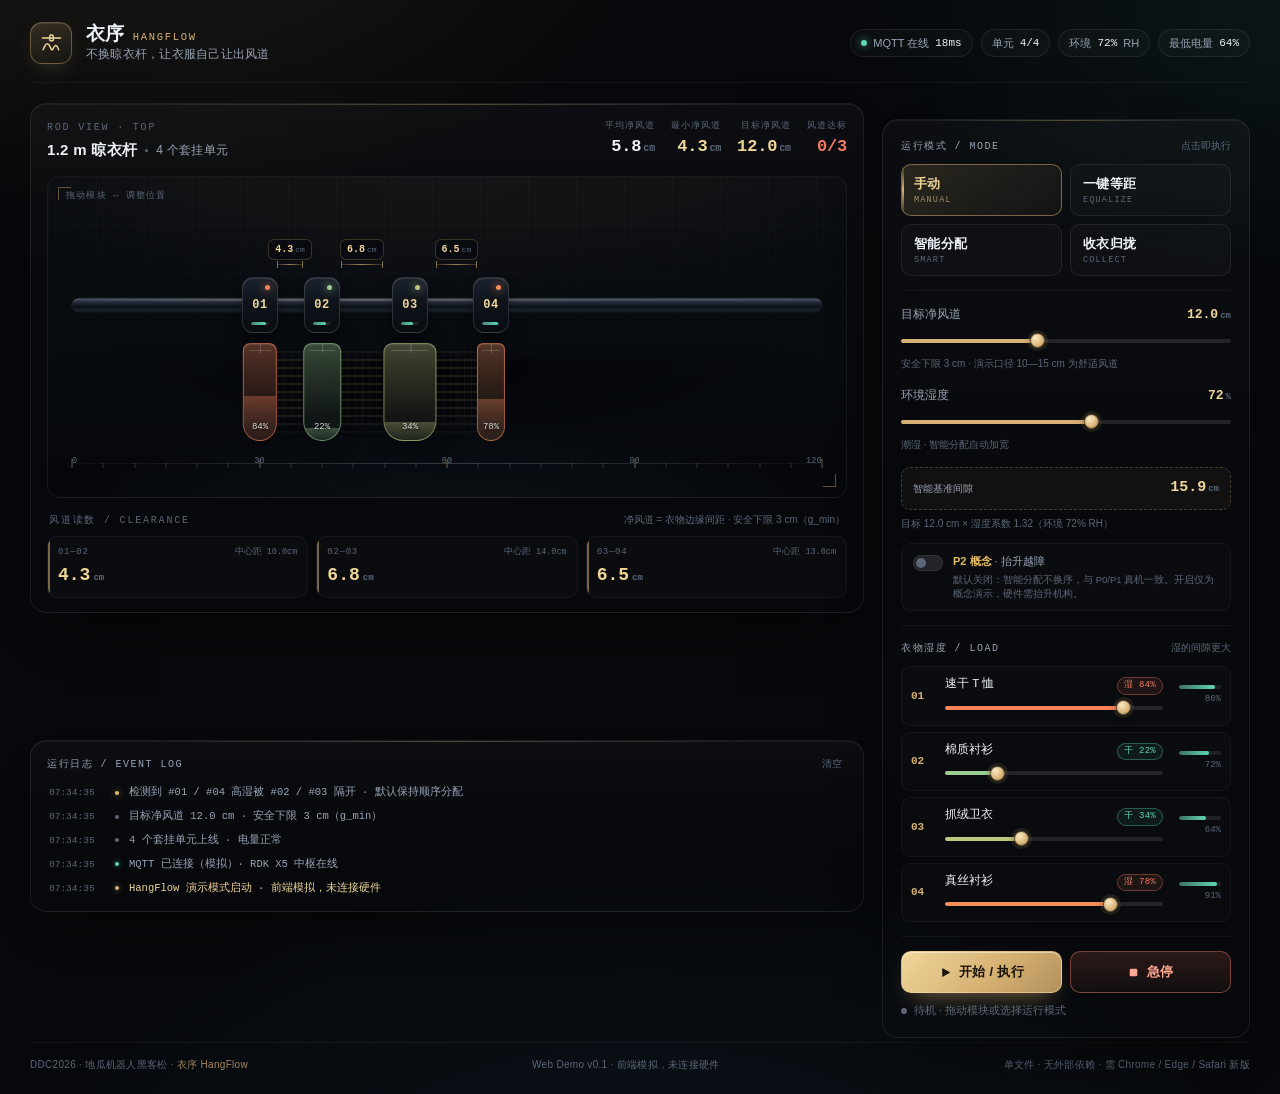
==== app/index.html @ 33a0d092 "feat: 衣序 HangFlow v1.0 完整方案与原型（18 份文档 + 仿真/交互原型/CAD/固件/路演 deck）[AI-assisted]" ====
<!DOCTYPE html>
<html lang="zh-CN">
<head>
<meta charset="UTF-8">
<meta name="viewport" content="width=device-width, initial-scale=1, viewport-fit=cover">
<meta name="color-scheme" content="dark">
<meta name="theme-color" content="#06080b">
<title>衣序 HangFlow · 交互演示</title>
<link rel="icon" href="data:image/svg+xml,%3Csvg xmlns='http://www.w3.org/2000/svg' viewBox='0 0 32 32'%3E%3Crect width='32' height='32' rx='8' fill='%230a0d13'/%3E%3Cpath d='M6 12h20' stroke='%23d6b173' stroke-width='2' stroke-linecap='round'/%3E%3Cpath d='M11 12v4l-3 4h6l-3-4' fill='none' stroke='%23d6b173' stroke-width='1.6' stroke-linejoin='round'/%3E%3Ccircle cx='21' cy='17' r='2.4' fill='none' stroke='%23d6b173' stroke-width='1.6'/%3E%3C/svg%3E">
<style>
/* ==========================================================================
   衣序 HangFlow · 交互演示页
   单文件 / 无 CDN / 无联网。深色机器人控制台风格 + 少量香槟金点缀。
   结构：顶栏 → 杆视图（可拖拽单元）→ 风道读数 → 控制台 → 运行日志
   ========================================================================== */

*, *::before, *::after { box-sizing: border-box; }

:root {
  color-scheme: dark;
  --bg: #06080b;
  --panel: rgba(255,255,255,.022);
  --line: rgba(255,255,255,.075);
  --line-soft: rgba(255,255,255,.045);
  --txt: #eef2f8;
  --txt-2: #98a4b5;
  --txt-3: #5b6779;
  --gold: #d6b173;
  --gold-hi: #f1d69a;
  --gold-dim: rgba(214,177,115,.14);
  --gold-line: rgba(214,177,115,.38);
  --teal: #5fd6b4;
  --amber: #e6bd63;
  --coral: #f07a63;
  --font: -apple-system, BlinkMacSystemFont, "Segoe UI", "Microsoft YaHei", "PingFang SC", sans-serif;
  --mono: ui-monospace, "SF Mono", "Cascadia Mono", Consolas, "Microsoft YaHei", monospace;
}

html { background: var(--bg); }
html, body { margin: 0; }

body {
  min-height: 100vh;
  color: var(--txt);
  font-family: var(--font);
  font-size: 14px;
  line-height: 1.5;
  -webkit-font-smoothing: antialiased;
  overflow-x: hidden;
  background:
    radial-gradient(900px 520px at 10% -10%, rgba(214,177,115,.10), transparent 62%),
    radial-gradient(760px 480px at 102% 0%, rgba(95,214,180,.065), transparent 60%),
    radial-gradient(1100px 720px at 50% 118%, rgba(64,105,150,.13), transparent 64%),
    var(--bg);
}

button, input { font-family: inherit; }
button { -webkit-tap-highlight-color: transparent; }
:focus-visible { outline: 1px solid var(--gold); outline-offset: 2px; }

.shell {
  max-width: 1280px;
  margin: 0 auto;
  padding: 22px clamp(12px, 2.6vw, 30px) 28px;
}

/* ============================ 顶栏 ============================ */
.topbar {
  display: flex;
  align-items: center;
  justify-content: space-between;
  gap: 18px;
  flex-wrap: wrap;
  padding-bottom: 18px;
  border-bottom: 1px solid var(--line-soft);
}
.brand { display: flex; align-items: center; gap: 14px; min-width: 0; }
.logo {
  width: 42px; height: 42px; flex: none;
  display: grid; place-items: center;
  border-radius: 12px;
  border: 1px solid var(--gold-line);
  color: var(--gold-hi);
  background: linear-gradient(160deg, rgba(214,177,115,.18), rgba(214,177,115,.03));
  box-shadow: inset 0 1px 0 rgba(255,255,255,.1), 0 8px 24px -12px rgba(214,177,115,.55);
}
.logo svg { width: 23px; height: 23px; }
.brand-text { min-width: 0; }
.brand-title {
  display: flex; align-items: baseline; gap: 8px;
  font-size: 19px; font-weight: 650; letter-spacing: .02em; line-height: 1.15;
}
.brand-title .en {
  font-family: var(--mono); font-size: 10.5px; font-weight: 500;
  letter-spacing: .16em; color: var(--gold);
}
.brand-sub {
  margin-top: 1px; font-size: 12px; color: var(--txt-2); letter-spacing: .02em;
  white-space: nowrap; overflow: hidden; text-overflow: ellipsis;
}
.telemetry { display: flex; align-items: center; gap: 8px; flex-wrap: wrap; }
.tel-chip {
  display: inline-flex; align-items: center; gap: 6px;
  height: 28px; padding: 0 10px;
  border: 1px solid var(--line); border-radius: 999px;
  background: rgba(255,255,255,.025);
  font-size: 11px; color: var(--txt-2); white-space: nowrap;
}
.tel-chip em {
  font-style: normal; font-family: var(--mono);
  font-size: 11px; color: var(--txt);
}
.dot { width: 6px; height: 6px; border-radius: 50%; background: var(--teal); box-shadow: 0 0 8px rgba(95,214,180,.8); }
.dot.pulse { animation: pulse 2.4s ease-in-out infinite; }

/* ============================ 布局 ============================ */
.layout {
  display: grid;
  grid-template-columns: minmax(0, 1fr) 368px;
  grid-template-areas: "stage panel" "log panel";
  gap: 18px;
  margin-top: 20px;
  align-items: start;
}
.stage-card { grid-area: stage; }
.panel { grid-area: panel; position: sticky; top: 16px; }
.log-card { grid-area: log; }

.card {
  position: relative;
  border: 1px solid var(--line);
  border-radius: 16px;
  background:
    linear-gradient(180deg, rgba(255,255,255,.028), rgba(255,255,255,.008) 42%, rgba(255,255,255,.004));
  box-shadow: 0 26px 60px -34px rgba(0,0,0,.9), inset 0 1px 0 rgba(255,255,255,.05);
  overflow: hidden;
}
.card::before {
  content: ""; position: absolute; left: 14%; right: 14%; top: 0; height: 1px;
  background: linear-gradient(90deg, transparent, rgba(214,177,115,.5), transparent);
  opacity: .6; pointer-events: none;
}

/* ============================ 杆视图 ============================ */
.stage-card { padding: 16px 16px 14px; }
.stage-head {
  display: flex; align-items: flex-start; justify-content: space-between;
  gap: 14px; flex-wrap: wrap; margin-bottom: 14px;
}
.eyebrow {
  font-family: var(--mono); font-size: 10px; letter-spacing: .18em;
  text-transform: uppercase; color: var(--txt-3);
}
.stage-title {
  margin-top: 4px; display: flex; align-items: center; gap: 8px; flex-wrap: wrap;
  font-size: 15px; font-weight: 600; letter-spacing: .02em; color: var(--txt);
}
.stage-title .sep { width: 3px; height: 3px; border-radius: 50%; background: var(--txt-3); }
.stage-title .meta { font-size: 12px; font-weight: 400; color: var(--txt-2); }
.stage-stats { display: flex; gap: 16px; flex-wrap: wrap; }
.stat { display: flex; flex-direction: column; align-items: flex-end; gap: 1px; min-width: 56px; }
.stat-label {
  font-family: var(--mono); font-size: 8.5px; letter-spacing: .12em;
  text-transform: uppercase; color: var(--txt-3); white-space: nowrap;
}
.stat-value {
  font-family: var(--mono); font-size: 17px; font-weight: 600;
  color: var(--txt); font-variant-numeric: tabular-nums; letter-spacing: -.01em;
}
.stat-value em { font-style: normal; font-size: 10px; color: var(--txt-3); margin-left: 2px; }
.stat-value.ok { color: var(--teal); }
.stat-value.warn { color: var(--coral); }
.stat-value.gold { color: var(--gold-hi); }

.stage {
  --rod-pad: 24px;
  --clip-top: calc(40% - 28px);
  --garment-top: calc(40% + 38px);
  --garment-h: 98px;
  position: relative;
  height: 322px;
  border-radius: 13px;
  border: 1px solid rgba(255,255,255,.06);
  overflow: hidden;
  isolation: isolate;
  touch-action: pan-y;
  user-select: none;
  -webkit-user-select: none;
  background:
    radial-gradient(120% 90% at 50% -10%, rgba(214,177,115,.07), transparent 55%),
    radial-gradient(80% 70% at 50% 120%, rgba(74,120,170,.12), transparent 65%),
    linear-gradient(180deg, #090c11 0%, #070a0f 60%, #05070a 100%);
}
.stage::before {
  content: ""; position: absolute; inset: 0; z-index: 0; pointer-events: none;
  background-image:
    linear-gradient(rgba(255,255,255,.035) 1px, transparent 1px),
    linear-gradient(90deg, rgba(255,255,255,.035) 1px, transparent 1px);
  background-size: 48px 48px;
  -webkit-mask-image: linear-gradient(180deg, rgba(0,0,0,.65), transparent 84%);
  mask-image: linear-gradient(180deg, rgba(0,0,0,.65), transparent 84%);
}
.hud { position: absolute; inset: 10px; z-index: 1; pointer-events: none; }
.hud::before, .hud::after {
  content: ""; position: absolute; width: 13px; height: 13px;
  border-color: rgba(214,177,115,.42); border-style: solid; border-width: 0;
}
.hud::before { left: 0; top: 0; border-left-width: 1px; border-top-width: 1px; }
.hud::after { right: 0; bottom: 0; border-right-width: 1px; border-bottom-width: 1px; }
.stage-hint {
  position: absolute; left: 18px; top: 13px; z-index: 5;
  font-family: var(--mono); font-size: 8.5px; letter-spacing: .14em;
  color: var(--txt-3); pointer-events: none; text-transform: uppercase;
}
.floor {
  position: absolute; left: 6%; right: 6%; top: calc(40% + 54px); height: 74px;
  z-index: 1; pointer-events: none;
  background: radial-gradient(ellipse at center top, rgba(0,0,0,.6), transparent 72%);
  filter: blur(5px);
}

/* 晾衣杆：俯视圆柱 + 轻微金属高光 */
.rod {
  position: absolute; left: var(--rod-pad); right: var(--rod-pad);
  top: 40%; height: 13px; transform: translateY(-50%);
  z-index: 3; border-radius: 999px;
  background: linear-gradient(180deg, #4a5364 0%, #242b37 30%, #0d1219 62%, #1d242f 100%);
  box-shadow:
    0 14px 26px -10px rgba(0,0,0,.95),
    inset 0 1px 0 rgba(255,255,255,.08),
    0 0 0 1px rgba(255,255,255,.055);
}
.rod::after {
  content: ""; position: absolute; left: 2%; right: 2%; top: 1px; height: 1px;
  background: linear-gradient(90deg, transparent, rgba(241,214,154,.75), rgba(241,214,154,.2) 68%, transparent);
  opacity: .5;
}
.ruler {
  position: absolute; left: var(--rod-pad); right: var(--rod-pad);
  bottom: 18px; height: 26px; z-index: 3; pointer-events: none;
}
.ruler::before {
  content: ""; position: absolute; left: 0; right: 0; bottom: 15px; height: 1px;
  background: linear-gradient(90deg, rgba(255,255,255,.03), rgba(255,255,255,.18), rgba(255,255,255,.03));
}
.tick {
  position: absolute; bottom: 11px; width: 1px; height: 5px;
  background: rgba(255,255,255,.16); transform: translateX(-50%);
}
.tick.major { height: 9px; background: rgba(214,177,115,.5); }
.ruler-label {
  position: absolute; top: 2px; transform: translateX(-50%);
  font-family: var(--mono); font-size: 8.5px; color: var(--txt-3); letter-spacing: .03em;
}
.ruler-label.edge-l { transform: translateX(0); }
.ruler-label.edge-r { transform: translateX(-100%); }

/* 间距标注：净风道 cm */
.dim {
  position: absolute; top: calc(40% - 70px); height: 30px;
  z-index: 4; pointer-events: none;
  display: flex; align-items: flex-end; justify-content: center;
  opacity: 1; transition: opacity .2s;
}
.dim-line {
  position: absolute; left: 0; right: 0; bottom: 0; height: 1px;
  background: linear-gradient(90deg, rgba(214,177,115,.15), rgba(214,177,115,.7), rgba(214,177,115,.15));
}
.dim-line::before, .dim-line::after {
  content: ""; position: absolute; bottom: -3px; width: 1px; height: 7px;
  background: rgba(214,177,115,.6);
}
.dim-line::before { left: 0; }
.dim-line::after { right: 0; }
.dim-label {
  position: relative; bottom: 5px; z-index: 2;
  display: inline-flex; align-items: baseline; gap: 2px;
  padding: 2px 6px; border-radius: 6px;
  border: 1px solid rgba(214,177,115,.24);
  background: rgba(8,11,16,.88);
  font-family: var(--mono); font-size: 10px; color: var(--gold-hi); white-space: nowrap;
}
.dim-label b { font-weight: 600; font-variant-numeric: tabular-nums; }
.dim-label span { font-size: 8px; color: var(--txt-3); }
.dim[data-tone="warn"] .dim-line {
  background: linear-gradient(90deg, rgba(240,122,99,.12), rgba(240,122,99,.75), rgba(240,122,99,.12));
}
.dim[data-tone="warn"] .dim-line::before,
.dim[data-tone="warn"] .dim-line::after { background: rgba(240,122,99,.65); }
.dim[data-tone="warn"] .dim-label { border-color: rgba(240,122,99,.4); color: #ffb3a4; }
.dim[data-tone="good"] .dim-line {
  background: linear-gradient(90deg, rgba(95,214,180,.12), rgba(95,214,180,.7), rgba(95,214,180,.12));
}
.dim[data-tone="good"] .dim-line::before,
.dim[data-tone="good"] .dim-line::after { background: rgba(95,214,180,.6); }
.dim[data-tone="good"] .dim-label { border-color: rgba(95,214,180,.35); color: #a9f0da; }

/* 风道上升气流示意 */
.flow {
  position: absolute; top: var(--garment-top); height: var(--garment-h);
  z-index: 2; pointer-events: none; opacity: .55;
  background-image:
    repeating-linear-gradient(0deg, rgba(214,177,115,.26) 0 2px, transparent 2px 8px),
    repeating-linear-gradient(90deg, rgba(214,177,115,.1) 0 1px, transparent 1px 7px);
  animation: flowUp 1.7s linear infinite;
  -webkit-mask-image: linear-gradient(180deg, transparent, rgba(0,0,0,.9) 18%, rgba(0,0,0,.85) 72%, transparent);
  mask-image: linear-gradient(180deg, transparent, rgba(0,0,0,.9) 18%, rgba(0,0,0,.85) 72%, transparent);
}

/* 套挂单元（模块） */
.unit {
  position: absolute; top: 0; bottom: 0; width: 0;
  z-index: 10; cursor: grab; touch-action: none;
  will-change: left, transform;
}
.unit.dragging { cursor: grabbing; z-index: 40 !important; }
.unit.reorder { z-index: 45 !important; }

.clip {
  position: absolute; left: 0; top: var(--clip-top); transform: translateX(-50%);
  width: 36px; height: 56px; border-radius: 11px;
  display: flex; flex-direction: column; align-items: center; justify-content: center;
  border: 1px solid rgba(255,255,255,.13);
  background: linear-gradient(180deg, #1a212c 0%, #0d1219 55%, #090c11 100%);
  box-shadow: 0 10px 20px -8px rgba(0,0,0,.9), inset 0 1px 0 rgba(255,255,255,.12);
  transition: border-color .2s, box-shadow .2s;
}
.unit:hover .clip {
  border-color: rgba(214,177,115,.55);
  box-shadow: 0 10px 24px -8px rgba(0,0,0,.9), 0 0 0 1px rgba(214,177,115,.18), inset 0 1px 0 rgba(255,255,255,.14);
}
.unit.dragging .clip,
.unit.reorder .clip {
  border-color: var(--gold);
  box-shadow: 0 0 0 1px rgba(214,177,115,.38), 0 0 24px rgba(214,177,115,.28), inset 0 1px 0 rgba(255,255,255,.15);
}
.clip-no {
  font-family: var(--mono); font-size: 12px; font-weight: 600;
  color: var(--gold-hi); line-height: 1; letter-spacing: .04em;
  font-variant-numeric: tabular-nums;
}
.clip-led { position: absolute; top: 7px; right: 7px; width: 5px; height: 5px; border-radius: 50%; }
.clip-batt {
  position: absolute; left: 8px; right: 8px; bottom: 7px; height: 3px;
  border-radius: 2px; background: rgba(255,255,255,.09); overflow: hidden;
}
.clip-batt i {
  display: block; height: 100%; border-radius: 2px;
  background: linear-gradient(90deg, rgba(95,214,180,.55), var(--teal));
  transition: width .45s ease;
}

/* 衣物占位：俯视厚度示意，颜色 = 湿度色标 */
.garment {
  position: absolute; left: 0; top: var(--garment-top); transform: translateX(-50%);
  height: var(--garment-h);
  min-width: 4px;
  border-radius: 9px 9px 20px 20px;
  border: 1px solid rgba(var(--hue, 214,177,115), .62);
  background:
    linear-gradient(180deg, rgba(var(--hue, 214,177,115), .32), rgba(var(--hue, 214,177,115), .06) 76%),
    rgba(255,255,255,.012);
  box-shadow: inset 0 1px 0 rgba(255,255,255,.1), 0 18px 30px -18px rgba(0,0,0,.9);
  overflow: hidden;
  transition: border-color .3s, background .3s;
}
.garment::before {
  content: ""; position: absolute; left: 14%; right: 14%; top: 6px; height: 1px;
  background: rgba(255,255,255,.16);
}
.garment::after {
  content: ""; position: absolute; left: 50%; top: 0; width: 1px; height: 9px;
  background: rgba(255,255,255,.2);
}
.unit.reorder .garment { border-style: dashed; border-color: rgba(214,177,115,.65); }
.garment-fill {
  position: absolute; left: 0; right: 0; bottom: 0;
  background: linear-gradient(180deg, rgba(var(--hue, 214,177,115), .32), rgba(var(--hue, 214,177,115), .08));
  transition: height .4s ease;
}
.garment-pct {
  position: absolute; left: 50%; bottom: 6px; transform: translateX(-50%);
  z-index: 2; font-family: var(--mono); font-size: 9px; color: rgba(255,255,255,.85);
  text-shadow: 0 1px 3px rgba(0,0,0,.85); white-space: nowrap;
}

/* 急停遮罩 */
.estop-mask {
  position: absolute; inset: 0; z-index: 60; display: none; place-items: center;
  background: radial-gradient(circle at 50% 45%, rgba(240,90,70,.16), rgba(6,8,12,.78) 66%);
  -webkit-backdrop-filter: blur(2px); backdrop-filter: blur(2px);
}
.stage.estop .estop-mask { display: grid; }
.estop-card {
  display: flex; flex-direction: column; align-items: center; gap: 5px;
  padding: 18px 26px; text-align: center;
  border: 1px solid rgba(240,122,99,.5); border-radius: 14px;
  background: rgba(22,9,8,.8);
  box-shadow: 0 0 44px rgba(240,90,70,.23);
}
.estop-icon {
  width: 34px; height: 34px; display: grid; place-items: center;
  border-radius: 50%; border: 1px solid rgba(240,122,99,.6);
  background: rgba(240,90,70,.12);
  color: #ff8a72; font-weight: 700; font-size: 18px; line-height: 1;
}
.estop-card b {
  font-family: var(--mono); font-size: 12px; letter-spacing: .16em; color: #ffb3a4;
}
.estop-card span { font-size: 11px; color: var(--txt-2); }
.stage.estop .flow { animation-play-state: paused; opacity: .14; }
.stage.estop .unit { cursor: not-allowed; }

/* 顶部小提示（避让重排） */
.toast {
  position: absolute; left: 50%; top: 14px; z-index: 50;
  transform: translate(-50%, -6px);
  padding: 6px 14px; border-radius: 999px;
  border: 1px solid var(--gold-line);
  background: rgba(22,17,9,.92);
  color: var(--gold-hi); font-size: 11px; letter-spacing: .05em; white-space: nowrap;
  opacity: 0; pointer-events: none;
  transition: opacity .25s, transform .25s;
}
.toast.show { opacity: 1; transform: translate(-50%, 0); }

/* ============================ 风道读数 ============================ */
.channels-head {
  display: flex; justify-content: space-between; align-items: baseline;
  gap: 10px; flex-wrap: wrap; margin: 14px 2px 8px;
}
.channels-note { font-size: 10px; color: var(--txt-3); }
.channels { display: grid; grid-template-columns: repeat(3, 1fr); gap: 8px; }
.chan {
  position: relative; padding: 9px 10px 8px;
  border: 1px solid var(--line-soft); border-radius: 10px;
  background: rgba(255,255,255,.018); overflow: hidden;
}
.chan::before {
  content: ""; position: absolute; left: 0; top: 0; bottom: 0; width: 2px;
  background: var(--chan-color, var(--gold)); opacity: .55;
}
.chan[data-tone="good"] { --chan-color: var(--teal); }
.chan[data-tone="ok"] { --chan-color: var(--gold); }
.chan[data-tone="warn"] { --chan-color: var(--coral); }
.chan-top { display: flex; justify-content: space-between; align-items: baseline; gap: 6px; }
.chan-pair { font-family: var(--mono); font-size: 9px; letter-spacing: .08em; color: var(--txt-3); }
.chan-sub { font-family: var(--mono); font-size: 8.5px; color: var(--txt-3); white-space: nowrap; }
.chan-val {
  display: flex; align-items: baseline; gap: 2px; margin-top: 3px;
  font-family: var(--mono); font-size: 18px; font-weight: 600;
  color: var(--txt); font-variant-numeric: tabular-nums;
}
.chan-val em { font-style: normal; font-size: 9px; color: var(--txt-3); margin-left: 1px; }
.chan[data-tone="good"] .chan-val { color: var(--teal); }
.chan[data-tone="ok"] .chan-val { color: var(--gold-hi); }
.chan[data-tone="warn"] .chan-val { color: #ffb3a4; }

/* ============================ 控制台 ============================ */
.panel { padding: 18px; }
.panel-section { padding: 14px 0; border-bottom: 1px solid var(--line-soft); }
.panel-section:first-of-type { padding-top: 0; }
.panel-section:last-of-type { border-bottom: 0; padding-bottom: 0; }
.panel-head {
  display: flex; justify-content: space-between; align-items: baseline;
  gap: 10px; margin-bottom: 10px;
}
.panel-title {
  font-family: var(--mono); font-size: 10px; letter-spacing: .15em;
  text-transform: uppercase; color: var(--txt-2);
}
.panel-note { font-size: 10px; color: var(--txt-3); }

.modes { display: grid; grid-template-columns: 1fr 1fr; gap: 8px; }
.mode {
  position: relative; overflow: hidden; text-align: left;
  padding: 10px 12px; border-radius: 10px;
  border: 1px solid var(--line); background: rgba(255,255,255,.02);
  color: var(--txt-2); cursor: pointer;
  transition: border-color .2s, background .2s, color .2s;
}
.mode:hover { border-color: rgba(255,255,255,.2); background: rgba(255,255,255,.04); }
.mode:active { transform: translateY(1px); }
.mode .mode-cn { display: block; font-size: 13px; font-weight: 600; letter-spacing: .03em; color: var(--txt); }
.mode .mode-en {
  display: block; margin-top: 2px;
  font-family: var(--mono); font-size: 8.5px; letter-spacing: .14em; color: var(--txt-3);
}
.mode::after {
  content: ""; position: absolute; left: 0; top: 0; bottom: 0; width: 2px;
  background: transparent; transition: background .2s;
}
.mode[aria-pressed="true"] {
  border-color: rgba(214,177,115,.5);
  background: linear-gradient(135deg, rgba(214,177,115,.16), rgba(214,177,115,.035));
}
.mode[aria-pressed="true"] .mode-cn { color: var(--gold-hi); }
.mode[aria-pressed="true"] .mode-en { color: rgba(241,214,154,.62); }
.mode[aria-pressed="true"]::after { background: linear-gradient(180deg, transparent, var(--gold), transparent); }

.field { display: block; margin-bottom: 15px; }
.field:last-of-type { margin-bottom: 10px; }
.field-head { display: flex; justify-content: space-between; align-items: baseline; gap: 10px; margin-bottom: 7px; }
.field-name { font-size: 12px; color: var(--txt-2); }
.field-value {
  font-family: var(--mono); font-size: 13px; font-weight: 600;
  color: var(--gold-hi); font-variant-numeric: tabular-nums;
}
.field-value em { font-style: normal; font-size: 9px; color: var(--txt-3); margin-left: 2px; }
.field-note { display: block; margin-top: 6px; font-size: 10px; line-height: 1.55; color: var(--txt-3); }
.field-note b { color: var(--gold); font-weight: 500; }

.smart-box {
  display: flex; justify-content: space-between; align-items: center;
  gap: 10px; padding: 9px 11px;
  border: 1px dashed rgba(214,177,115,.28); border-radius: 9px;
  background: rgba(214,177,115,.05);
}
.smart-box span { font-size: 10px; color: var(--txt-2); }
.smart-box b {
  font-family: var(--mono); font-size: 15px; font-weight: 600;
  color: var(--gold-hi); font-variant-numeric: tabular-nums;
}
.smart-box b em { font-style: normal; font-size: 9px; color: var(--txt-3); margin-left: 2px; }

/* P2 概念开关：默认关闭；开启后才演示"抬升越障"换序（真机 P0/P1 不具备） */
.p2-row {
  display: flex; align-items: flex-start; gap: 10px;
  margin-top: 12px; padding: 9px 11px;
  border: 1px solid var(--line-soft); border-radius: 9px;
  background: rgba(255,255,255,.014);
  cursor: pointer;
  transition: border-color .2s, background .2s;
}
.p2-row.on { border-color: rgba(230,189,99,.38); background: rgba(230,189,99,.055); }
.switch { position: relative; flex: none; width: 30px; height: 16px; margin-top: 2px; }
.switch input {
  position: absolute; inset: 0; width: 100%; height: 100%; margin: 0;
  opacity: 0; cursor: pointer; z-index: 2;
}
.switch-ui {
  position: absolute; inset: 0; border-radius: 999px;
  border: 1px solid var(--line); background: rgba(255,255,255,.1);
  transition: background .2s, border-color .2s;
}
.switch-ui::after {
  content: ""; position: absolute; left: 2px; top: 2px; width: 10px; height: 10px;
  border-radius: 50%; background: var(--txt-3);
  transition: transform .2s, background .2s, box-shadow .2s;
}
.switch input:checked + .switch-ui {
  background: rgba(230,189,99,.25); border-color: rgba(230,189,99,.55);
}
.switch input:checked + .switch-ui::after {
  transform: translateX(14px); background: var(--amber);
  box-shadow: 0 0 8px rgba(230,189,99,.6);
}
.switch input:focus-visible + .switch-ui { outline: 1px solid var(--gold); outline-offset: 3px; }
.p2-text { min-width: 0; }
.p2-title { display: block; font-size: 11px; color: var(--txt-2); }
.p2-title b { color: var(--amber); font-weight: 600; }
.p2-note { display: block; margin-top: 3px; font-size: 9.5px; line-height: 1.5; color: var(--txt-3); }

/* 杆视图里的 P2 概念角标 */
.p2-badge {
  position: absolute; right: 14px; top: 11px; z-index: 46;
  display: none; padding: 3px 8px; border-radius: 999px;
  border: 1px solid rgba(230,189,99,.55);
  background: rgba(36,27,10,.88);
  color: var(--amber); font-family: var(--mono); font-size: 8.5px;
  letter-spacing: .06em; white-space: nowrap;
  box-shadow: 0 0 16px rgba(230,189,99,.18);
  pointer-events: none;
}
.p2-badge.show { display: block; }

/* 滑杆 */
input[type="range"] {
  -webkit-appearance: none; appearance: none;
  display: block; width: 100%; height: 18px; margin: 0;
  background: transparent; cursor: pointer;
}
input[type="range"]::-webkit-slider-runnable-track {
  height: 4px; border-radius: 2px;
  background: linear-gradient(90deg, var(--fill, var(--gold)) 0 var(--p, 50%), rgba(255,255,255,.1) var(--p, 50%) 100%);
}
input[type="range"]::-webkit-slider-thumb {
  -webkit-appearance: none; width: 15px; height: 15px; margin-top: -5.5px;
  border-radius: 50%;
  background: radial-gradient(circle at 35% 30%, #fbe9c2, var(--gold) 66%, #9c7c45);
  border: 1px solid rgba(0,0,0,.55);
  box-shadow: 0 0 0 3px rgba(214,177,115,.12), 0 2px 6px rgba(0,0,0,.6);
}
input[type="range"]::-moz-range-track { height: 4px; border-radius: 2px; background: rgba(255,255,255,.1); }
input[type="range"]::-moz-range-progress { height: 4px; border-radius: 2px; background: var(--fill, var(--gold)); }
input[type="range"]::-moz-range-thumb {
  width: 14px; height: 14px; border-radius: 50%; border: 1px solid rgba(0,0,0,.55);
  background: var(--gold);
}
input[type="range"]:focus-visible { outline: 1px solid rgba(214,177,115,.7); outline-offset: 4px; }

/* 衣物列表 */
.garments { display: flex; flex-direction: column; gap: 6px; }
.garment-row {
  display: grid; grid-template-columns: 24px minmax(0, 1fr) 48px;
  gap: 10px; align-items: center;
  padding: 8px 9px;
  border: 1px solid var(--line-soft); border-radius: 9px;
  background: rgba(255,255,255,.014);
}
.g-id { font-family: var(--mono); font-size: 11px; font-weight: 600; color: var(--gold); }
.g-main { min-width: 0; }
.g-top { display: flex; justify-content: space-between; align-items: baseline; gap: 8px; margin-bottom: 4px; }
.g-name {
  font-size: 11.5px; color: var(--txt);
  white-space: nowrap; overflow: hidden; text-overflow: ellipsis;
}
.g-state {
  flex: none; padding: 1px 6px; border-radius: 999px; border: 1px solid;
  font-family: var(--mono); font-size: 9px; letter-spacing: .03em; white-space: nowrap;
}
.g-state[data-state="dry"] { color: var(--teal); border-color: rgba(95,214,180,.35); background: rgba(95,214,180,.08); }
.g-state[data-state="damp"] { color: var(--amber); border-color: rgba(230,189,99,.35); background: rgba(230,189,99,.08); }
.g-state[data-state="wet"] { color: var(--coral); border-color: rgba(240,122,99,.38); background: rgba(240,122,99,.09); }
.g-batt { display: flex; flex-direction: column; align-items: flex-end; gap: 4px; }
.batt { width: 42px; height: 4px; border-radius: 2px; background: rgba(255,255,255,.09); overflow: hidden; }
.batt i {
  display: block; height: 100%; border-radius: 2px;
  background: linear-gradient(90deg, rgba(95,214,180,.45), var(--teal));
  transition: width .45s ease;
}
.g-batt span { font-family: var(--mono); font-size: 9px; color: var(--txt-3); }

.range-mini { height: 14px; }
.range-mini::-webkit-slider-runnable-track { height: 3px; }
.range-mini::-webkit-slider-thumb { width: 11px; height: 11px; margin-top: -4px; }
.range-mini::-moz-range-track { height: 3px; }
.range-mini::-moz-range-progress { height: 3px; }
.range-mini::-moz-range-thumb { width: 10px; height: 10px; }

/* 动作按钮 */
.actions { display: grid; grid-template-columns: 1fr 1fr; gap: 8px; }
.btn {
  position: relative; display: inline-flex; align-items: center; justify-content: center; gap: 7px;
  height: 42px; padding: 0 12px;
  border: 1px solid var(--line); border-radius: 10px;
  background: rgba(255,255,255,.03); color: var(--txt);
  font-size: 13px; font-weight: 600; letter-spacing: .03em; cursor: pointer;
  transition: transform .15s, filter .2s, border-color .2s, background .2s;
}
.btn svg { width: 13px; height: 13px; flex: none; }
.btn:hover { filter: brightness(1.08); }
.btn:active { transform: translateY(1px); }
.btn.primary {
  border-color: rgba(241,214,154,.55);
  background: linear-gradient(135deg, #f0d69b, #d6b173 56%, #b2915b);
  color: #181206;
  box-shadow: 0 10px 24px -12px rgba(214,177,115,.8), inset 0 1px 0 rgba(255,255,255,.45);
}
.btn.danger {
  border-color: rgba(240,122,99,.45);
  background: linear-gradient(180deg, rgba(240,122,99,.16), rgba(240,122,99,.05));
  color: #ffa694;
}
.btn.danger:hover { background: linear-gradient(180deg, rgba(240,122,99,.24), rgba(240,122,99,.08)); }
.btn.danger.is-active {
  border-color: rgba(255,180,165,.6);
  background: linear-gradient(135deg, #f07a63, #c94a36);
  color: #1a0805;
  box-shadow: 0 0 22px rgba(240,90,70,.45);
}
.btn.shake { animation: shake .32s ease; }

.state-line {
  display: flex; align-items: center; gap: 7px;
  margin: 10px 0 0; font-size: 10.5px; color: var(--txt-3);
}
.state-line .dot { background: var(--txt-3); box-shadow: none; }
.state-line[data-state="run"] .dot { background: var(--teal); box-shadow: 0 0 8px rgba(95,214,180,.8); }
.state-line[data-state="busy"] .dot { background: var(--gold); box-shadow: 0 0 8px rgba(214,177,115,.8); animation: pulse 1s ease-in-out infinite; }
.state-line[data-state="estop"] { color: #ffa08e; }
.state-line[data-state="estop"] .dot { background: var(--coral); box-shadow: 0 0 8px rgba(240,122,99,.85); }

/* ============================ 日志 ============================ */
.log-card { padding: 14px 16px 12px; }
.log-head { display: flex; justify-content: space-between; align-items: baseline; gap: 10px; margin-bottom: 8px; }
.log-clear {
  padding: 2px 5px; border: 0; border-radius: 4px;
  background: none; color: var(--txt-3); font-size: 10px; cursor: pointer;
}
.log-clear:hover { color: var(--gold); background: rgba(255,255,255,.045); }
.log {
  list-style: none; margin: 0; padding: 0;
  display: flex; flex-direction: column; gap: 1px;
  max-height: 196px; overflow-y: auto;
  font-family: var(--mono); font-size: 10.5px; line-height: 1.6;
  scrollbar-width: thin; scrollbar-color: rgba(255,255,255,.15) transparent;
}
.log::-webkit-scrollbar { width: 6px; }
.log::-webkit-scrollbar-thumb { background: rgba(255,255,255,.12); border-radius: 3px; }
.log li {
  display: grid; grid-template-columns: 56px 8px minmax(0, 1fr);
  gap: 8px; align-items: baseline;
  padding: 3px 2px; color: var(--txt-2);
  animation: logIn .25s ease;
}
.log time { color: var(--txt-3); font-size: 9.5px; }
.log .lvl {
  width: 4px; height: 4px; border-radius: 50%;
  background: var(--txt-3); align-self: center; justify-self: center;
}
.log li.ok .lvl { background: var(--teal); box-shadow: 0 0 6px rgba(95,214,180,.7); }
.log li.warn .lvl { background: var(--amber); box-shadow: 0 0 6px rgba(230,189,99,.7); }
.log li.err .lvl { background: var(--coral); box-shadow: 0 0 6px rgba(240,122,99,.8); }
.log li.gold .lvl { background: var(--gold); box-shadow: 0 0 6px rgba(214,177,115,.8); }
.log li.err .msg { color: #ffb3a4; }
.log li.gold .msg { color: var(--gold-hi); }

/* 布局防御：窄屏下允许 flex/grid 子项收缩，避免被长内容顶宽 */
.layout > *,
.topbar > *,
.stage-head > *,
.stage-stats > *,
.channels > *,
.garment-row > *,
.foot > *,
.log li > * { min-width: 0; }
.brand-sub,
.log .msg,
.chan-sub { overflow-wrap: anywhere; }

.foot {
  display: flex; justify-content: space-between; gap: 10px; flex-wrap: wrap;
  margin-top: 20px; padding-top: 14px;
  border-top: 1px solid var(--line-soft);
  font-size: 10px; letter-spacing: .03em; color: var(--txt-3);
}
.foot .gold { color: rgba(214,177,115,.75); }

/* ============================ 动效 ============================ */
@keyframes pulse { 0%, 100% { opacity: 1; } 50% { opacity: .35; } }
@keyframes flowUp {
  from { background-position: 0 0, 0 0; }
  to { background-position: 0 -8px, 0 0; }
}
@keyframes logIn {
  from { opacity: 0; transform: translateY(-3px); }
  to { opacity: 1; transform: none; }
}
@keyframes shake {
  0%, 100% { transform: translateX(0); }
  25% { transform: translateX(-3px); }
  50% { transform: translateX(3px); }
  75% { transform: translateX(-2px); }
}

/* ============================ 响应式 ============================ */
@media (max-width: 960px) {
  .layout {
    grid-template-columns: minmax(0, 1fr);
    grid-template-areas: "stage" "panel" "log";
    gap: 14px;
  }
  .panel { position: static; }
}

@media (max-width: 640px) {
  .shell { padding: 16px 12px 22px; }
  .topbar { gap: 12px; padding-bottom: 14px; }
  .logo { width: 36px; height: 36px; border-radius: 10px; }
  .logo svg { width: 20px; height: 20px; }
  .brand { gap: 11px; }
  .brand-title { font-size: 17px; }
  .brand-title .en { font-size: 9px; }
  .brand-sub { font-size: 10.5px; white-space: normal; line-height: 1.35; }
  .telemetry { gap: 6px; }
  .tel-chip { height: 24px; padding: 0 8px; font-size: 9.5px; }
  .tel-chip em { font-size: 9.5px; }
  .tel-chip.hide-sm { display: none; }
  .layout { margin-top: 14px; }
  .stage-card { padding: 12px; }
  .panel { padding: 14px; }
  .stage {
    --clip-top: calc(40% - 23px);
    --garment-top: calc(40% + 30px);
    --garment-h: 84px;
    height: 282px;
    --rod-pad: 14px;
  }
  .stage-head { margin-bottom: 11px; gap: 10px; }
  .stage-title { font-size: 13.5px; }
  .stage-title .meta { font-size: 10.5px; }
  .stage-stats { gap: 12px; }
  .stat { min-width: 48px; }
  .stat-label { font-size: 8px; }
  .stat-value { font-size: 14.5px; }
  .stage-hint { left: 14px; top: 10px; font-size: 7.5px; }
  .clip { width: 26px; height: 46px; border-radius: 9px; }
  .clip-no { font-size: 10.5px; }
  .clip-led { top: 5px; right: 5px; width: 4px; height: 4px; }
  .clip-batt { left: 6px; right: 6px; bottom: 5px; }
  .dim { top: calc(40% - 60px); height: 26px; }
  .dim-label { font-size: 8.5px; padding: 2px 4px; }
  .ruler { bottom: 10px; }
  .channels-head { margin: 11px 2px 7px; }
  .channels { gap: 6px; }
  .chan { padding: 7px 8px 7px 9px; }
  .chan-val { font-size: 15px; }
  .chan-sub { font-size: 7.5px; }
  .chan-pair { font-size: 8px; }
  .channels-note { font-size: 9px; }
  .modes { gap: 6px; }
  .mode { padding: 8px 10px; }
  .mode .mode-cn { font-size: 12px; }
  .log { max-height: 158px; font-size: 10px; }
  .log li { grid-template-columns: 48px 6px minmax(0, 1fr); gap: 6px; }
  .log time { font-size: 9px; }
  .foot { margin-top: 16px; }
}

@media (max-width: 480px) {
  /* 竖屏小屏：顶栏/统计/风道卡片都可能溢出，逐块允许换行或降列 */
  .topbar { flex-wrap: wrap; align-items: flex-start; }
  .brand { min-width: 0; flex: 1 1 100%; }
  .brand-sub { overflow-wrap: anywhere; }
  .telemetry { flex-wrap: wrap; width: 100%; justify-content: flex-start; }
  .stage-head { flex-wrap: wrap; }
  .stage-stats { flex-wrap: wrap; gap: 6px 14px; justify-content: flex-start; }
  .channels { grid-template-columns: 1fr 1fr; }
  .channels .chan:last-child:nth-child(odd) { grid-column: 1 / -1; }
  .panel-head { flex-wrap: wrap; gap: 6px; }
  .modes { grid-template-columns: 1fr 1fr; }
  .shell { padding: 12px 10px 20px; }
  .stage-card, .panel { padding: 12px; }
}

@media (prefers-reduced-motion: reduce) {
  *, *::before, *::after {
    animation-duration: .001ms !important;
    animation-iteration-count: 1 !important;
    transition-duration: .001ms !important;
    scroll-behavior: auto !important;
  }
}
</style>
</head>
<body>
<div class="shell">

  <!-- ======================= 顶栏 ======================= -->
  <header class="topbar">
    <div class="brand">
      <div class="logo" aria-hidden="true">
        <svg viewBox="0 0 24 24" fill="none" stroke="currentColor" stroke-width="1.5" stroke-linecap="round" stroke-linejoin="round">
          <path d="M2.5 6.2h19"/>
          <rect x="10.2" y="3.2" width="3.6" height="6" rx="1.2"/>
          <path d="M3.2 18.6c1.7-4.2 3.1-6.3 4.4-6.3s2.7 2.1 4.4 6.3"/>
          <path d="M13.2 18.6c1.2-3 2.3-4.5 3.3-4.5s2 1.5 3 4.5"/>
        </svg>
      </div>
      <div class="brand-text">
        <div class="brand-title">衣序 <span class="en">HANGFLOW</span></div>
        <div class="brand-sub">不换晾衣杆，让衣服自己让出风道</div>
      </div>
    </div>
    <div class="telemetry" aria-label="系统状态">
      <span class="tel-chip"><i class="dot pulse"></i>MQTT 在线 <em id="latency">18ms</em></span>
      <span class="tel-chip">单元 <em>4/4</em></span>
      <span class="tel-chip hide-sm">环境 <em id="envTel">72%</em> RH</span>
      <span class="tel-chip hide-sm">最低电量 <em id="battTel">64%</em></span>
    </div>
  </header>

  <main class="layout">

    <!-- ======================= 杆视图 ======================= -->
    <section class="card stage-card" aria-label="1.2 米晾衣杆俯视示意">
      <div class="stage-head">
        <div>
          <div class="eyebrow">Rod View · Top</div>
          <div class="stage-title">1.2 m 晾衣杆 <span class="sep"></span><span class="meta">4 个套挂单元</span></div>
        </div>
        <div class="stage-stats">
          <div class="stat"><span class="stat-label">平均净风道</span><span class="stat-value" id="statAvg">0.0<em>cm</em></span></div>
          <div class="stat"><span class="stat-label">最小净风道</span><span class="stat-value" id="statMin">0.0<em>cm</em></span></div>
          <div class="stat"><span class="stat-label">目标净风道</span><span class="stat-value gold" id="statTarget">12.0<em>cm</em></span></div>
          <div class="stat"><span class="stat-label">风道达标</span><span class="stat-value" id="statOk">0/3</span></div>
        </div>
      </div>

      <div class="stage" id="stage" aria-label="晾衣杆俯视交互区：拖动模块调整位置">
        <div class="hud" aria-hidden="true"></div>
        <div class="stage-hint" aria-hidden="true">拖动模块 ↔ 调整位置</div>
        <div class="p2-badge" id="p2Badge" role="status">P2 概念 · 硬件需抬升机构</div>
        <div class="floor" aria-hidden="true"></div>
        <div class="rod" aria-hidden="true"></div>
        <div class="ruler" id="ruler" aria-hidden="true"></div>
        <div class="estop-mask">
          <div class="estop-card">
            <span class="estop-icon">!</span>
            <b>EMERGENCY STOP</b>
            <span>模块已锁定 · 点击「复位并启动」继续</span>
          </div>
        </div>
        <div class="toast" id="stageToast" role="status" aria-live="polite"></div>
      </div>

      <div class="channels-head">
        <span class="eyebrow">风道读数 / Clearance</span>
        <span class="channels-note">净风道 = 衣物边缘间距 · 安全下限 3 cm（g_min）</span>
      </div>
      <div class="channels" id="channels" aria-label="三段风道读数"></div>
    </section>

    <!-- ======================= 控制台 ======================= -->
    <aside class="card panel" aria-label="控制台">
      <section class="panel-section">
        <div class="panel-head">
          <span class="panel-title">运行模式 / Mode</span>
          <span class="panel-note">点击即执行</span>
        </div>
        <div class="modes" role="group" aria-label="运行模式">
          <button class="mode" type="button" data-mode="manual" aria-pressed="true">
            <span class="mode-cn">手动</span><span class="mode-en">MANUAL</span>
          </button>
          <button class="mode" type="button" data-mode="equal" aria-pressed="false">
            <span class="mode-cn">一键等距</span><span class="mode-en">EQUALIZE</span>
          </button>
          <button class="mode" type="button" data-mode="smart" aria-pressed="false">
            <span class="mode-cn">智能分配</span><span class="mode-en">SMART</span>
          </button>
          <button class="mode" type="button" data-mode="collect" aria-pressed="false">
            <span class="mode-cn">收衣归拢</span><span class="mode-en">COLLECT</span>
          </button>
        </div>
      </section>

      <section class="panel-section">
        <label class="field">
          <span class="field-head">
            <span class="field-name">目标净风道</span>
            <span class="field-value" id="gapVal">12.0<em>cm</em></span>
          </span>
          <input id="gapRange" type="range" min="3" max="25" step="0.5" value="12" aria-label="目标净风道，厘米">
          <span class="field-note">安全下限 3 cm · 演示口径 10—15 cm 为舒适风道</span>
        </label>

        <label class="field">
          <span class="field-head">
            <span class="field-name">环境湿度</span>
            <span class="field-value" id="envVal">72<em>%</em></span>
          </span>
          <input id="envRange" type="range" min="40" max="95" step="1" value="72" aria-label="环境湿度，百分比">
          <span class="field-note" id="envHint">潮湿：智能分配自动加宽</span>
        </label>

        <div class="smart-box">
          <span>智能基准间隙</span>
          <b id="effBase">17.6<em>cm</em></b>
        </div>
        <span class="field-note" id="effNote"></span>

        <label class="p2-row" id="p2Row">
          <span class="switch">
            <input type="checkbox" id="p2Toggle" aria-label="P2 概念：抬升越障（默认关闭）">
            <span class="switch-ui" aria-hidden="true"></span>
          </span>
          <span class="p2-text">
            <span class="p2-title"><b>P2 概念</b> · 抬升越障</span>
            <span class="p2-note" id="p2Note">默认关闭：智能分配不换序，与 P0/P1 真机一致。开启仅为概念演示，硬件需抬升机构。</span>
          </span>
        </label>
      </section>

      <section class="panel-section">
        <div class="panel-head">
          <span class="panel-title">衣物湿度 / Load</span>
          <span class="panel-note">湿的间隙更大</span>
        </div>
        <div class="garments" id="garmentList"></div>
      </section>

      <section class="panel-section">
        <div class="actions">
          <button class="btn primary" type="button" id="btnStart">
            <svg viewBox="0 0 12 12" fill="currentColor" aria-hidden="true"><path d="M3 1.8v8.4L10.4 6z"/></svg>
            <span class="btn-label">开始 / 执行</span>
          </button>
          <button class="btn danger" type="button" id="btnEstop">
            <svg viewBox="0 0 12 12" fill="currentColor" aria-hidden="true"><rect x="2.5" y="2.5" width="7" height="7" rx="1.2"/></svg>
            <span>急停</span>
          </button>
        </div>
        <p class="state-line" id="statusLine" data-state="idle">
          <i class="dot"></i><span id="stateText">待机 · 拖动模块或选择运行模式</span>
        </p>
      </section>
    </aside>

    <!-- ======================= 日志 ======================= -->
    <section class="card log-card" aria-label="运行日志">
      <div class="log-head">
        <span class="panel-title">运行日志 / Event Log</span>
        <button class="log-clear" type="button" id="clearLog">清空</button>
      </div>
      <ol class="log" id="log" aria-live="polite"></ol>
    </section>
  </main>

  <footer class="foot">
    <span>DDC2026 · 地瓜机器人黑客松 · <span class="gold">衣序 HangFlow</span></span>
    <span>Web Demo v0.1 · 前端模拟，未连接硬件</span>
    <span>单文件 · 无外部依赖 · 需 Chrome / Edge / Safari 新版</span>
  </footer>
</div>

<script>
(function () {
  'use strict';

  /* =========================================================================
     1. 系统口径常量（与 docs/03-系统总体方案.md 保持一致）
     ========================================================================= */
  var ROD_CM = 120;        // 杆长 1.2 m
  var EDGE_CM = 2;         // 杆两端安装余量
  var MIN_CLEAR = 3;       // 最小安全净风道 30 mm（g_min，见 docs/03）
  var MAX_CLEAR = 25;      // 目标间距滑杆上限
  var CLEAR_TOL = 0.5;     // 达标判定容差（cm）
  var ENV_MIN = 40;        // 环境湿度滑杆下限
  var ENV_MAX = 95;        // 环境湿度滑杆上限
  var LOG_LIMIT = 8;       // 日志最多保留条数
  var REDUCED = window.matchMedia && window.matchMedia('(prefers-reduced-motion: reduce)').matches;

  /* =========================================================================
     2. 模拟数据：4 个套挂单元（空间顺序 01 → 02 → 03 → 04）
        bulk = 衣物在杆上占用的厚度（cm），用于算净风道
        初始排布：01、03 两件高湿被 02（最干）夹在中间，且 01–02 风道偏窄，
        正好用来演示"智能分配 → 避让重排"。
     ========================================================================= */
  var items = [
    { id: 1, name: '速干 T 恤', bulk: 5.5, humidity: 84, battery: 86, pos: 30 },
    { id: 2, name: '棉质衬衫', bulk: 6.0, humidity: 22, battery: 72, pos: 40 },
    { id: 3, name: '抓绒卫衣', bulk: 8.5, humidity: 34, battery: 64, pos: 54 },
    { id: 4, name: '真丝衬衫', bulk: 4.5, humidity: 78, battery: 91, pos: 67 }
  ];

  var MODE_NAME = {
    manual: '手动模式',
    equal: '一键等距',
    smart: '智能分配',
    collect: '收衣归拢'
  };

  var state = {
    mode: 'manual',
    targetGap: 12,
    env: 72,
    running: false,
    estop: false,
    p2Lift: false,    // P2 概念：抬升越障换序（默认关闭，真机 P0/P1 不具备）
    motion: null,     // { from, to, t0, dur, arcIds, onDone }
    arcIds: [],       // P2 概念重排中"被抬起越过"的单元
    drag: null
  };

  /* =========================================================================
     3. 通用工具
     ========================================================================= */
  function clamp(v, lo, hi) { return Math.min(hi, Math.max(lo, v)); }
  function lerp(a, b, t) { return a + (b - a) * t; }
  function fmt(v) { return Number(v).toFixed(1); }
  function pad2(n) { return String(n).padStart(2, '0'); }
  function tag(it) { return '#' + pad2(it.id); }
  function easeInOutCubic(t) {
    return t < 0.5 ? 4 * t * t * t : 1 - Math.pow(-2 * t + 2, 3) / 2;
  }
  function byPos() { return items.slice().sort(function (a, b) { return a.pos - b.pos; }); }

  // 湿度状态：干 <35% ≤ 潮 <65% ≤ 湿
  function humidityState(h) {
    if (h >= 65) return { key: 'wet', label: '湿' };
    if (h >= 35) return { key: 'damp', label: '潮' };
    return { key: 'dry', label: '干' };
  }

  // 湿度色标：青绿（干）→ 琥珀（潮）→ 珊瑚（湿）
  function humidityColor(h) {
    var stops = [
      { v: 0, c: [96, 216, 186] },
      { v: 50, c: [232, 192, 96] },
      { v: 100, c: [255, 102, 84] }
    ];
    var a = h <= 50 ? stops[0] : stops[1];
    var b = h <= 50 ? stops[1] : stops[2];
    var t = clamp((h - a.v) / (b.v - a.v), 0, 1);
    var c = a.c.map(function (v, i) { return Math.round(lerp(v, b.c[i], t)); });
    return { rgb: c.join(','), color: 'rgb(' + c.join(',') + ')' };
  }

  // 净风道分级：达到目标 / 高于安全下限 / 低于安全下限（"达标"始终相对目标值）
  function clearTone(clear) {
    if (clear >= state.targetGap - CLEAR_TOL) return 'good';
    if (clear >= MIN_CLEAR) return 'ok';
    return 'warn';
  }

  function humidityWeight(it) { return 1 + (it.humidity / 100) * 2; }

  /* =========================================================================
     4. DOM 引用与视图状态
     ========================================================================= */
  var stage = document.getElementById('stage');
  var ruler = document.getElementById('ruler');
  var channelsEl = document.getElementById('channels');
  var listEl = document.getElementById('garmentList');
  var logEl = document.getElementById('log');
  var stageToast = document.getElementById('stageToast');
  var statusLine = document.getElementById('statusLine');
  var stateText = document.getElementById('stateText');
  var btnStart = document.getElementById('btnStart');
  var btnEstop = document.getElementById('btnEstop');
  var gapRange = document.getElementById('gapRange');
  var gapVal = document.getElementById('gapVal');
  var envRange = document.getElementById('envRange');
  var envVal = document.getElementById('envVal');
  var envHint = document.getElementById('envHint');
  var effBase = document.getElementById('effBase');
  var effNote = document.getElementById('effNote');
  var latencyEl = document.getElementById('latency');
  var envTel = document.getElementById('envTel');
  var battTel = document.getElementById('battTel');
  var statAvg = document.getElementById('statAvg');
  var statMin = document.getElementById('statMin');
  var statTarget = document.getElementById('statTarget');
  var statOk = document.getElementById('statOk');
  var p2Toggle = document.getElementById('p2Toggle');
  var p2Row = document.getElementById('p2Row');
  var p2Note = document.getElementById('p2Note');
  var p2Badge = document.getElementById('p2Badge');

  var view = { w: 0, pad: 24, scale: 1 };
  var els = new Map();      // id -> 单元 DOM
  var rows = new Map();     // id -> 面板行 DOM
  var dimEls = [];
  var flowEls = [];
  var chanEls = [];

  function centerX(posCm) { return view.pad + posCm * view.scale; }
  function garmentPx(bulk) { return Math.max(4, bulk * view.scale); }

  /* =========================================================================
     5. 构建界面（单元 / 标注 / 气流 / 读数 / 列表 / 标尺）
     ========================================================================= */
  function buildUnits() {
    items.forEach(function (it) {
      var root = document.createElement('div');
      root.className = 'unit';
      root.dataset.id = String(it.id);
      root.title = tag(it) + ' ' + it.name + ' · 拖动调整位置';
      root.innerHTML =
        '<div class="clip">' +
          '<span class="clip-no">' + pad2(it.id) + '</span>' +
          '<span class="clip-led"></span>' +
          '<span class="clip-batt"><i></i></span>' +
        '</div>' +
        '<div class="garment">' +
          '<i class="garment-fill"></i>' +
          '<span class="garment-pct"></span>' +
        '</div>';
      stage.appendChild(root);
      els.set(it.id, {
        root: root,
        clip: root.querySelector('.clip'),
        led: root.querySelector('.clip-led'),
        battFill: root.querySelector('.clip-batt i'),
        garment: root.querySelector('.garment'),
        fill: root.querySelector('.garment-fill'),
        pct: root.querySelector('.garment-pct')
      });
    });
  }

  function buildDims() {
    for (var i = 0; i < items.length - 1; i++) {
      var el = document.createElement('div');
      el.className = 'dim';
      el.innerHTML =
        '<div class="dim-line"></div>' +
        '<div class="dim-label"><b>0.0</b><span>cm</span></div>';
      stage.appendChild(el);
      dimEls.push({
        el: el,
        line: el.querySelector('.dim-line'),
        label: el.querySelector('.dim-label'),
        value: el.querySelector('.dim-label b')
      });
    }
  }

  function buildFlows() {
    for (var i = 0; i < items.length - 1; i++) {
      var f = document.createElement('div');
      f.className = 'flow';
      stage.appendChild(f);
      flowEls.push(f);
    }
  }

  function buildChannels() {
    for (var i = 0; i < items.length - 1; i++) {
      var el = document.createElement('div');
      el.className = 'chan';
      el.innerHTML =
        '<div class="chan-top">' +
          '<span class="chan-pair">' + pad2(items[i].id) + '—' + pad2(items[i + 1].id) + '</span>' +
          '<span class="chan-sub">中心距 0.0cm</span>' +
        '</div>' +
        '<div class="chan-val"><span class="v">0.0</span><em>cm</em></div>';
      channelsEl.appendChild(el);
      chanEls.push({
        el: el,
        pair: el.querySelector('.chan-pair'),
        sub: el.querySelector('.chan-sub'),
        val: el.querySelector('.v')
      });
    }
  }

  function buildRows() {
    items.forEach(function (it) {
      var row = document.createElement('div');
      row.className = 'garment-row';
      row.innerHTML =
        '<span class="g-id">' + pad2(it.id) + '</span>' +
        '<div class="g-main">' +
          '<div class="g-top"><span class="g-name">' + it.name + '</span><span class="g-state"></span></div>' +
          '<input class="range-mini" type="range" min="0" max="100" step="1" value="' + it.humidity + '" ' +
                 'aria-label="' + it.name + ' 湿度，百分比">' +
        '</div>' +
        '<div class="g-batt"><span class="batt"><i></i></span><span class="batt-num">' + it.battery + '%</span></div>';
      listEl.appendChild(row);

      var rowEls = {
        root: row,
        state: row.querySelector('.g-state'),
        range: row.querySelector('.range-mini'),
        battFill: row.querySelector('.batt i'),
        battNum: row.querySelector('.batt-num')
      };
      rows.set(it.id, rowEls);

      var st = humidityState(it.humidity);
      rowEls.state.dataset.state = st.key;
      rowEls.state.textContent = st.label + ' ' + it.humidity + '%';
      paintRange(rowEls.range, it.humidity / 100, humidityColor(it.humidity).color);

      // 每件衣物的湿度滑杆：改湿度后，智能分配会重新分隙
      rowEls.range.addEventListener('input', function () {
        it.humidity = Number(rowEls.range.value);
        rowEls.state.dataset.state = humidityState(it.humidity).key;
        rowEls.state.textContent = humidityState(it.humidity).label + ' ' + it.humidity + '%';
        paintRange(rowEls.range, it.humidity / 100, humidityColor(it.humidity).color);
        render();
        if (state.mode === 'smart' && state.running && !state.estop) scheduleApply();
      });
    });
  }

  function buildRuler() {
    var frag = document.createDocumentFragment();
    for (var cm = 0; cm <= ROD_CM; cm += 5) {
      var tick = document.createElement('i');
      tick.className = 'tick' + (cm % 30 === 0 ? ' major' : '');
      tick.style.left = (cm / ROD_CM * 100) + '%';
      frag.appendChild(tick);
    }
    ruler.appendChild(frag);
    [0, 30, 60, 90, 120].forEach(function (cm) {
      var label = document.createElement('span');
      label.className = 'ruler-label' + (cm === 0 ? ' edge-l' : cm === 120 ? ' edge-r' : '');
      label.style.left = (cm / ROD_CM * 100) + '%';
      label.textContent = cm;
      ruler.appendChild(label);
    });
  }

  function paintRange(input, ratio, fillColor) {
    input.style.setProperty('--p', (clamp(ratio, 0, 1) * 100).toFixed(1) + '%');
    if (fillColor) input.style.setProperty('--fill', fillColor);
  }

  /* =========================================================================
     6. 渲染：位置 / 湿度色标 / 间距标注 / 风道 / 读数
     ========================================================================= */
  function render() {
    if (!view.w) return;
    var order = byPos();

    // ---- 单元 ----
    items.forEach(function (it) {
      var e = els.get(it.id);
      var cx = centerX(it.pos);
      var hue = humidityColor(it.humidity);
      var st = humidityState(it.humidity);
      var pxW = garmentPx(it.bulk);

      e.root.style.left = cx + 'px';
      e.root.style.transform = 'translateY(' + (-(it.lift || 0)) + 'px)';
      e.root.style.zIndex = it.lift ? '30' : String(10 + it.id);
      e.root.classList.toggle('reorder', state.arcIds.indexOf(it.id) !== -1);

      e.garment.style.width = pxW + 'px';
      e.garment.style.setProperty('--hue', hue.rgb);
      e.garment.dataset.state = st.key;
      e.fill.style.height = (it.humidity * 0.55).toFixed(1) + '%';

      e.pct.textContent = it.humidity + '%';
      e.pct.style.display = pxW >= 26 ? '' : 'none';

      e.led.style.background = hue.color;
      e.led.style.boxShadow = '0 0 8px ' + hue.color;

      // 电量：低于 30% 变珊瑚色
      e.battFill.style.width = clamp(it.battery, 0, 100) + '%';
      e.battFill.style.background = it.battery < 30
        ? 'linear-gradient(90deg, rgba(240,122,99,.5), var(--coral))'
        : '';
    });

    // ---- 间距标注 / 气流 / 读数 ----
    for (var i = 0; i < order.length - 1; i++) {
      var a = order[i];
      var b = order[i + 1];
      var clear = (b.pos - a.pos) - (a.bulk + b.bulk) / 2;
      var displayClear = Math.max(0, clear);
      var left = centerX(a.pos) + garmentPx(a.bulk) / 2;
      var right = centerX(b.pos) - garmentPx(b.bulk) / 2;
      var width = Math.max(0, right - left);
      var tone = clearTone(clear);

      var dim = dimEls[i];
      dim.el.style.left = left + 'px';
      dim.el.style.width = width + 'px';
      dim.el.dataset.tone = tone;
      dim.label.style.visibility = width >= (view.w < 520 ? 30 : 26) ? 'visible' : 'hidden';
      dim.value.textContent = fmt(displayClear);
      dim.el.style.opacity = width < 3 ? '0' : '1';

      var flow = flowEls[i];
      flow.style.left = left + 'px';
      flow.style.width = width + 'px';
      flow.style.opacity = width > 12 ? '' : '0';

      var chan = chanEls[i];
      chan.pair.textContent = pad2(a.id) + '—' + pad2(b.id);
      chan.val.textContent = fmt(displayClear);
      chan.sub.textContent = '中心距 ' + fmt(b.pos - a.pos) + 'cm';
      chan.el.dataset.tone = tone;
    }

    // ---- 顶部统计 ----
    var clears = [];
    for (var j = 0; j < order.length - 1; j++) {
      clears.push(Math.max(0, (order[j + 1].pos - order[j].pos) - (order[j].bulk + order[j + 1].bulk) / 2));
    }
    var avg = clears.reduce(function (s, c) { return s + c; }, 0) / clears.length;
    var min = Math.min.apply(null, clears);
    var hits = clears.filter(function (c) { return c >= state.targetGap - CLEAR_TOL; }).length;

    statAvg.innerHTML = fmt(avg) + '<em>cm</em>';
    statMin.innerHTML = fmt(min) + '<em>cm</em>';
    statMin.className = 'stat-value' +
      (min < MIN_CLEAR ? ' warn' : min < state.targetGap - CLEAR_TOL ? ' gold' : '');
    statTarget.innerHTML = fmt(state.targetGap) + '<em>cm</em>';
    statOk.textContent = hits + '/' + clears.length;
    statOk.className = 'stat-value ' + (hits === clears.length ? 'ok' : 'warn');
  }

  /* =========================================================================
     7. 几何求解：目标位置
     ========================================================================= */
  // 按顺序 + 各段净风道，计算每个单元的目标中心位置（整体居中，越界自动缩放）
  function layoutTargets(order, gaps, center) {
    var bulkSum = 0;
    order.forEach(function (it) { bulkSum += it.bulk; });
    var avail = ROD_CM - 2 * EDGE_CM;
    var gapSum = gaps.reduce(function (s, g) { return s + g; }, 0);
    var gs = gaps.slice();

    if (bulkSum + gapSum > avail) {
      var k = (avail - bulkSum) / gapSum;
      gs = gs.map(function (g) { return Math.max(MIN_CLEAR, g * k); });
      gapSum = gs.reduce(function (s, g) { return s + g; }, 0);
    }

    var span = bulkSum + gapSum;
    var cursor = clamp(center - span / 2, EDGE_CM, ROD_CM - EDGE_CM - span);
    var targets = new Map();
    order.forEach(function (it, i) {
      if (i > 0) cursor += gs[i - 1];
      targets.set(it.id, cursor + it.bulk / 2);
      cursor += it.bulk;
    });
    return targets;
  }

  // 智能分配基准：环境越湿，基准间隙越大（0.80—1.70 倍）
  function smartBaseGap() {
    var t = (clamp(state.env, ENV_MIN, ENV_MAX) - ENV_MIN) / (ENV_MAX - ENV_MIN);
    var factor = 0.8 + t * 0.9;
    return clamp(state.targetGap * factor, MIN_CLEAR, MAX_CLEAR);
  }

  // 带上下限的按权重分配（water-filling）：返回各项间隙，总和 = total
  function distribute(weights, total, min, max) {
    var n = weights.length;
    var result = new Array(n).fill(null);
    var active = weights.map(function (_, i) { return i; });
    var remaining = total;

    for (var guard = 0; guard < 16 && active.length; guard++) {
      var sumW = active.reduce(function (s, i) { return s + weights[i]; }, 0);
      var changed = false;
      for (var k = 0; k < active.length; k++) {
        var idx = active[k];
        var v = remaining * (weights[idx] / sumW);
        if (v < min - 1e-9 || v > max + 1e-9) {
          result[idx] = clamp(v, min, max);
          remaining -= result[idx];
          active = active.filter(function (x) { return x !== idx; });
          changed = true;
          break;
        }
      }
      if (!changed) {
        for (var m = 0; m < active.length; m++) {
          result[active[m]] = remaining * (weights[active[m]] / sumW);
        }
        active = [];
        break;
      }
    }

    if (active.length) {
      var rest = remaining / active.length;
      active.forEach(function (i) { result[i] = clamp(rest, min, max); });
    }
    return result.map(function (v) { return v == null ? min : v; });
  }

  /* =========================================================================
     8. 运动：所有位移走同一条平滑动画管线（真机可替换为 MQTT 目标下发）
     ========================================================================= */
  var raf = window.requestAnimationFrame || function (fn) { return setTimeout(function () { fn(Date.now()); }, 16); };

  function stopMotion() {
    state.motion = null;
    state.arcIds = [];
    items.forEach(function (it) { it.lift = 0; });
  }

  function startMotion(targets, opts) {
    opts = opts || {};
    stopMotion();
    var from = new Map();
    var maxDelta = 0;
    items.forEach(function (it) {
      from.set(it.id, it.pos);
      var to = targets.get(it.id);
      if (to != null) maxDelta = Math.max(maxDelta, Math.abs(to - it.pos));
    });
    var baseDur = opts.duration || 900;
    var dur = REDUCED ? 260 : clamp(baseDur + maxDelta * 8, baseDur, baseDur + 500);
    var arcs = opts.arcIds || (opts.arcId ? [opts.arcId] : []);

    state.motion = {
      from: from,
      to: targets,
      t0: performance.now(),
      dur: dur,
      arcIds: arcs,
      onDone: opts.onDone || null
    };
    state.arcIds = arcs;
    state.running = true;
    updateStatus();
    raf(motionTick);
  }

  function motionTick(now) {
    var m = state.motion;
    if (!m) return;
    var t = clamp((now - m.t0) / m.dur, 0, 1);
    var e = easeInOutCubic(t);
    var liftPx = view.w < 520 ? 26 : 38;

    items.forEach(function (it) {
      var to = m.to.get(it.id);
      if (to == null) return;
      it.pos = lerp(m.from.get(it.id), to, e);
      it.lift = m.arcIds.indexOf(it.id) !== -1 ? Math.sin(Math.PI * t) * liftPx : 0;
    });
    render();

    if (t >= 1) {
      state.motion = null;
      state.arcIds = [];
      items.forEach(function (it) { it.lift = 0; });
      render();
      updateStatus();
      if (m.onDone) m.onDone();
    } else {
      raf(motionTick);
    }
  }

  /* =========================================================================
     9. 四种运行模式
     ========================================================================= */
  var applyTimer = null;
  function scheduleApply() {
    clearTimeout(applyTimer);
    applyTimer = setTimeout(function () {
      if (!state.estop && state.running) applyMode();
    }, 500);
  }

  function runEqual() {
    var order = byPos();
    var gap = clamp(state.targetGap, MIN_CLEAR, MAX_CLEAR);
    var gaps = order.slice(0, -1).map(function () { return gap; });
    var targets = layoutTargets(order, gaps, ROD_CM / 2);
    log('一键等距 · 目标净风道 ' + fmt(gap) + ' cm', 'info');
    startMotion(targets, {
      duration: 900,
      onDone: function () { log('等距完成 · 三段风道已对齐', 'ok'); }
    });
  }

  function runCollect() {
    var order = byPos();
    var targets = new Map();
    var cursor = ROD_CM - EDGE_CM;
    for (var i = order.length - 1; i >= 0; i--) {
      var it = order[i];
      var c = cursor - it.bulk / 2;
      targets.set(it.id, c);
      cursor = c - it.bulk / 2 - MIN_CLEAR;
    }
    log('收衣归拢 · 单元向右端收纳位靠拢，保持 ' + MIN_CLEAR + ' cm 安全间隙', 'info');
    startMotion(targets, {
      duration: 1200,
      onDone: function () { log('收衣完成 · 可摘下衣物', 'ok'); }
    });
  }

  // 顺序冲突：两件最湿的衣物被别的衣物隔开（无法共用一条大风道）
  function findConflict(order) {
    var wet = order.filter(function (it) { return it.humidity >= 65; })
      .sort(function (a, b) { return b.humidity - a.humidity; });
    if (wet.length < 2) return null;
    var a = wet[0], b = wet[1];
    var ia = order.indexOf(a), ib = order.indexOf(b);
    if (Math.abs(ia - ib) === 1) return null; // 已相邻，风道已经连在一起
    var between = order.slice(Math.min(ia, ib) + 1, Math.max(ia, ib));
    if (!between.length) return null;
    var driest = between.reduce(function (x, y) { return y.humidity < x.humidity ? y : x; });
    return { wetA: a, wetB: b, between: between, driest: driest };
  }

  function runSmart() {
    var order = byPos();
    var newOrder = order.slice();
    var arcIds = [];
    var base = smartBaseGap();
    var conflict = findConflict(order);

    // ---- 顺序冲突：默认不换序（与 P0/P1 真机一致）；只有打开 P2 概念才演示抬升越障 ----
    if (conflict) {
      var betweenText = conflict.between.map(tag).join(' / ');
      var conflictText = '顺序冲突 · 最湿的 ' + tag(conflict.wetA) + ' / ' + tag(conflict.wetB) +
        ' 被 ' + betweenText + ' 隔开';
      if (!state.p2Lift) {
        log(conflictText + ' · P0/P1 真机不能换序，按当前顺序分配', 'warn');
      } else {
        log(conflictText + ' · P2 概念演示允许抬升越障', 'warn');
        // P2 概念：把两件最湿衣物之间的"挡路单元"整体移到最远端（保持它们彼此先后）
        newOrder = newOrder.filter(function (it) { return conflict.between.indexOf(it) === -1; });
        newOrder = newOrder.concat(conflict.between);
        arcIds = conflict.between.map(function (it) { return it.id; });
        log('避让重排 · 挡路的低湿单元 ' + betweenText + ' 移至最远端，让高湿区相邻', 'gold');
        showToast('P2 概念 · 抬升越障重排');
      }
    }

    // ---- 按湿度权重分隙：湿的相邻对，间隙更大 ----
    var weights = [];
    for (var j = 0; j < newOrder.length - 1; j++) {
      weights.push((humidityWeight(newOrder[j]) + humidityWeight(newOrder[j + 1])) / 2);
    }
    var budget = base * (newOrder.length - 1);
    var gaps = distribute(weights, budget, MIN_CLEAR, MAX_CLEAR);
    var targets = layoutTargets(newOrder, gaps, ROD_CM / 2);

    log('智能分配 · 环境 ' + state.env + '% RH → 基准净风道 ' + fmt(base) + ' cm' +
      (state.p2Lift ? ' · P2 概念开启' : ' · 保持当前顺序'), 'info');

    var finalOrder = newOrder;
    startMotion(targets, {
      duration: arcIds.length ? 1400 : 1050,
      arcIds: arcIds,
      onDone: function () {
        var show = [];
        for (var k = 0; k < finalOrder.length - 1; k++) {
          show.push(fmt(gaps[k]));
        }
        log('分配完成 · 风道 ' + show.join(' / ') + ' cm', 'ok');
      }
    });
  }

  function applyMode() {
    if (state.estop) return;
    state.running = true;
    if (state.mode === 'manual') {
      log('手动模式 · 拖动任意模块调整位置', 'info');
      render();
      updateStatus();
      return;
    }
    if (state.mode === 'equal') runEqual();
    else if (state.mode === 'smart') runSmart();
    else if (state.mode === 'collect') runCollect();
    updateStatus();
  }

  /* =========================================================================
     10. 拖动：限制在相邻单元之间，不互相穿过
     ========================================================================= */
  function clampDrag(it, desired) {
    var order = byPos();
    var idx = order.indexOf(it);
    var half = it.bulk / 2;
    var lo = EDGE_CM + half;
    var hi = ROD_CM - EDGE_CM - half;

    if (idx > 0) {
      var prev = order[idx - 1];
      lo = Math.max(lo, prev.pos + prev.bulk / 2 + half + MIN_CLEAR);
    }
    if (idx < order.length - 1) {
      var next = order[idx + 1];
      hi = Math.min(hi, next.pos - next.bulk / 2 - half - MIN_CLEAR);
    }
    it.pos = clamp(desired, lo, Math.max(lo, hi));
  }

  function bindDrag() {
    items.forEach(function (it) {
      var root = els.get(it.id).root;

      root.addEventListener('pointerdown', function (ev) {
        if (ev.button !== 0 && ev.pointerType === 'mouse') return;
        if (state.estop) {
          log('急停锁定中 · 请先点击「复位并启动」', 'warn');
          shake(btnStart);
          return;
        }
        ev.preventDefault();
        stopMotion();
        if (state.mode !== 'manual') {
          state.mode = 'manual';
          updateModeUI();
          log('切换到手动模式 · 拖动模块调整位置', 'info');
        }
        state.running = true;
        state.drag = {
          id: it.id,
          pointerId: ev.pointerId,
          startX: ev.clientX,
          startPos: it.pos,
          moved: false
        };
        try { root.setPointerCapture(ev.pointerId); } catch (err) { /* 忽略 */ }
        root.classList.add('dragging');
        updateStatus();
      });

      root.addEventListener('pointermove', function (ev) {
        var d = state.drag;
        if (!d || d.id !== it.id || ev.pointerId !== d.pointerId) return;
        var dxCm = (ev.clientX - d.startX) / view.scale;
        if (Math.abs(dxCm) > 0.15) d.moved = true;
        clampDrag(it, d.startPos + dxCm);
        render();
      });

      function endDrag() {
        var d = state.drag;
        if (!d || d.id !== it.id) return;
        state.drag = null;
        root.classList.remove('dragging');
        if (d.moved) {
          var order = byPos();
          var idx = order.indexOf(it);
          var parts = [];
          if (idx > 0) {
            var pl = (it.pos - it.bulk / 2) - (order[idx - 1].pos + order[idx - 1].bulk / 2);
            parts.push('左 ' + fmt(pl));
          }
          if (idx < order.length - 1) {
            var pr = (order[idx + 1].pos - order[idx + 1].bulk / 2) - (it.pos + it.bulk / 2);
            parts.push('右 ' + fmt(pr));
          }
          log('手动调整 · ' + tag(it) + ' 位置 ' + fmt(it.pos) + ' cm，净风道 ' + parts.join(' / ') + ' cm', 'ok');
        }
        render();
        updateStatus();
      }

      root.addEventListener('pointerup', endDrag);
      root.addEventListener('pointercancel', endDrag);
    });
  }

  /* =========================================================================
     11. 状态 / 控件 / 日志 / 反馈
     ========================================================================= */
  function updateStatus() {
    var key = 'idle';
    var text = '待机 · 拖动模块或选择运行模式';
    if (state.estop) {
      key = 'estop';
      text = '急停锁定 · 点击「复位并启动」';
    } else if (state.motion) {
      key = 'busy';
      text = '执行中 · ' + MODE_NAME[state.mode];
    } else if (state.running) {
      key = 'run';
      text = '运行中 · ' + MODE_NAME[state.mode];
    }
    statusLine.dataset.state = key;
    stateText.textContent = text;
    btnEstop.classList.toggle('is-active', state.estop);
    btnStart.querySelector('.btn-label').textContent = state.estop ? '复位并启动' : '开始 / 执行';
    stage.classList.toggle('is-running', state.running && !state.estop);
  }

  function updateModeUI() {
    document.querySelectorAll('.mode').forEach(function (btn) {
      btn.setAttribute('aria-pressed', String(btn.dataset.mode === state.mode));
    });
  }

  function updateControlUI() {
    gapRange.value = String(state.targetGap);
    gapVal.innerHTML = fmt(state.targetGap) + '<em>cm</em>';
    paintRange(gapRange, (state.targetGap - MIN_CLEAR) / (MAX_CLEAR - MIN_CLEAR));

    envRange.value = String(state.env);
    envVal.innerHTML = state.env + '<em>%</em>';
    paintRange(envRange, (state.env - ENV_MIN) / (ENV_MAX - ENV_MIN));

    var base = smartBaseGap();
    var factor = base / state.targetGap;
    effBase.innerHTML = fmt(base) + '<em>cm</em>';
    statTarget.innerHTML = fmt(state.targetGap) + '<em>cm</em>';
    effNote.textContent = '目标 ' + fmt(state.targetGap) + ' cm × 湿度系数 ' +
      factor.toFixed(2) + '（环境 ' + state.env + '% RH）';

    envHint.textContent = state.env >= 80
      ? '高湿 · 智能分配优先拉大风道'
      : state.env >= 60
        ? '潮湿 · 智能分配自动加宽'
        : '偏干 · 按目标间距执行';

    envTel.textContent = state.env + '%';
  }

  // P2 概念开关的视觉状态：默认关闭，开启后杆视图右上角出现角标
  function updateP2UI() {
    p2Toggle.checked = state.p2Lift;
    p2Row.classList.toggle('on', state.p2Lift);
    p2Badge.classList.toggle('show', state.p2Lift);
    p2Note.textContent = state.p2Lift
      ? '概念演示已开启：允许抬升越障换序，硬件需抬升机构；P0/P1 真机只做串行让位、不换序。'
      : '默认关闭：智能分配不换序，与 P0/P1 真机一致。开启仅为概念演示，硬件需抬升机构。';
  }

  function updateBatteryUI() {
    var minBatt = 100;
    items.forEach(function (it) {
      minBatt = Math.min(minBatt, it.battery);
      var row = rows.get(it.id);
      if (!row) return;
      row.battFill.style.width = clamp(it.battery, 0, 100) + '%';
      row.battNum.textContent = it.battery + '%';
      row.battFill.style.background = it.battery < 30
        ? 'linear-gradient(90deg, rgba(240,122,99,.45), var(--coral))'
        : '';
      var led = els.get(it.id).battFill;
      led.style.width = clamp(it.battery, 0, 100) + '%';
    });
    battTel.textContent = minBatt + '%';
  }

  function log(msg, level) {
    level = level || 'info';
    var li = document.createElement('li');
    li.className = level;
    var t = new Date();
    li.innerHTML = '<time></time><span class="lvl"></span><span class="msg"></span>';
    li.querySelector('time').textContent =
      pad2(t.getHours()) + ':' + pad2(t.getMinutes()) + ':' + pad2(t.getSeconds());
    li.querySelector('.msg').textContent = msg;
    logEl.prepend(li);
    while (logEl.children.length > LOG_LIMIT) {
      logEl.lastElementChild.remove();
    }
  }

  var toastTimer = null;
  function showToast(text) {
    stageToast.textContent = text;
    stageToast.classList.add('show');
    clearTimeout(toastTimer);
    toastTimer = setTimeout(function () { stageToast.classList.remove('show'); }, 2400);
  }

  function shake(el) {
    el.classList.remove('shake');
    // 强制重排以重启动画
    void el.offsetWidth;
    el.classList.add('shake');
    setTimeout(function () { el.classList.remove('shake'); }, 360);
  }

  /* =========================================================================
     12. 事件绑定
     ========================================================================= */
  function bindControls() {
    document.querySelectorAll('.mode').forEach(function (btn) {
      btn.addEventListener('click', function () {
        if (state.estop) {
          log('急停锁定中 · 请先点击「复位并启动」', 'warn');
          shake(btn);
          return;
        }
        var next = btn.dataset.mode;
        if (next === state.mode) {
          applyMode();          // 重复点击 = 再次执行当前模式
        } else {
          state.mode = next;
          updateModeUI();
          applyMode();
        }
        state.running = true;
        updateStatus();
      });
    });

    // 目标净风道
    gapRange.addEventListener('input', function () {
      state.targetGap = Number(gapRange.value);
      updateControlUI();
      if (state.running && !state.estop && (state.mode === 'equal' || state.mode === 'smart')) {
        scheduleApply();
      }
    });

    // 环境湿度：只影响智能分配的基准间隙
    envRange.addEventListener('input', function () {
      state.env = Number(envRange.value);
      updateControlUI();
      if (state.running && !state.estop && state.mode === 'smart') scheduleApply();
    });

    // P2 概念开关：默认关闭；开启后才演示"抬升越障"换序
    p2Toggle.addEventListener('change', function () {
      if (state.estop) {
        p2Toggle.checked = state.p2Lift;
        log('急停锁定中 · 无法切换 P2 概念演示', 'warn');
        return;
      }
      state.p2Lift = p2Toggle.checked;
      updateP2UI();
      log(state.p2Lift
        ? 'P2 概念演示开启 · 抬升越障（硬件需抬升机构，P0/P1 真机不具备）'
        : 'P2 概念演示关闭 · 智能分配恢复为保持当前顺序', state.p2Lift ? 'warn' : 'info');
      if (state.mode === 'smart' && state.running) scheduleApply();
    });

    // 开始 / 执行（急停时变为复位）
    btnStart.addEventListener('click', function () {
      if (state.estop) {
        state.estop = false;
        stage.classList.remove('estop');
        log('急停复位 · 系统重新使能', 'ok');
        state.running = true;
        applyMode();
        updateStatus();
        return;
      }
      if (state.motion) {
        log('动作执行中 · 请稍候', 'info');
        return;
      }
      state.running = true;
      applyMode();
      updateStatus();
    });

    // 急停：立即中断动画、锁定拖动，必须手动复位
    btnEstop.addEventListener('click', function () {
      if (state.estop) return;
      state.estop = true;
      state.running = false;
      stopMotion();
      stage.classList.add('estop');
      log('⛔ 急停触发 · 全部模块立即锁定，需人工复位', 'err');
      render();
      updateStatus();
    });

    document.getElementById('clearLog').addEventListener('click', function () {
      logEl.innerHTML = '';
    });
  }

  /* =========================================================================
     13. 尺寸自适应 + 启动
     ========================================================================= */
  function measure() {
    var w = stage.clientWidth;
    if (!w) return;
    view.w = w;
    view.pad = w < 520 ? 14 : 24;
    view.scale = (w - view.pad * 2) / ROD_CM;
    stage.style.setProperty('--rod-pad', view.pad + 'px');
    render();
  }

  function initLogs() {
    log('HangFlow 演示模式启动 · 前端模拟，未连接硬件', 'gold');
    log('MQTT 已连接（模拟）· RDK X5 中枢在线', 'ok');
    log('4 个套挂单元上线 · 电量正常', 'info');
    log('目标净风道 ' + fmt(state.targetGap) + ' cm · 安全下限 ' + MIN_CLEAR + ' cm（g_min）', 'info');

    // 用当前真实排布生成提示，保证日志与画面一致
    var order = byPos();
    var conflict = findConflict(order);
    if (conflict) {
      var betweenText = conflict.between.map(tag).join(' / ');
      log('检测到 ' + tag(conflict.wetA) + ' / ' + tag(conflict.wetB) + ' 高湿被 ' +
        betweenText + ' 隔开 · 默认保持顺序分配', 'warn');
    } else {
      var narrow = (order[1].pos - order[0].pos) - (order[0].bulk + order[1].bulk) / 2;
      if (narrow < state.targetGap - CLEAR_TOL) {
        log('检测到 ' + tag(order[0]) + '–' + tag(order[1]) + ' 净风道 ' + fmt(narrow) +
          ' cm 未达目标 · 建议执行智能分配', 'warn');
      } else {
        log('手动模式 · 拖拽模块或点「智能分配」看风道打开', 'info');
      }
    }
  }

  // ---- 初始化 ----
  buildUnits();
  buildDims();
  buildFlows();
  buildChannels();
  buildRows();
  buildRuler();
  bindDrag();
  bindControls();
  updateModeUI();
  updateControlUI();
  updateP2UI();
  updateBatteryUI();
  measure();
  initLogs();
  updateStatus();

  if (window.ResizeObserver) {
    new ResizeObserver(measure).observe(stage);
  } else {
    window.addEventListener('resize', measure);
  }

  // 模拟 MQTT 往返时延
  setInterval(function () {
    latencyEl.textContent = (9 + Math.floor(Math.random() * 35)) + 'ms';
  }, 2800);

  // 模拟缓慢掉电
  setInterval(function () {
    if (state.estop) return;
    var it = items[Math.floor(Math.random() * items.length)];
    if (it.battery > 18) {
      it.battery -= 1;
      updateBatteryUI();
    }
  }, 15000);

})();
</script>
</body>
</html>
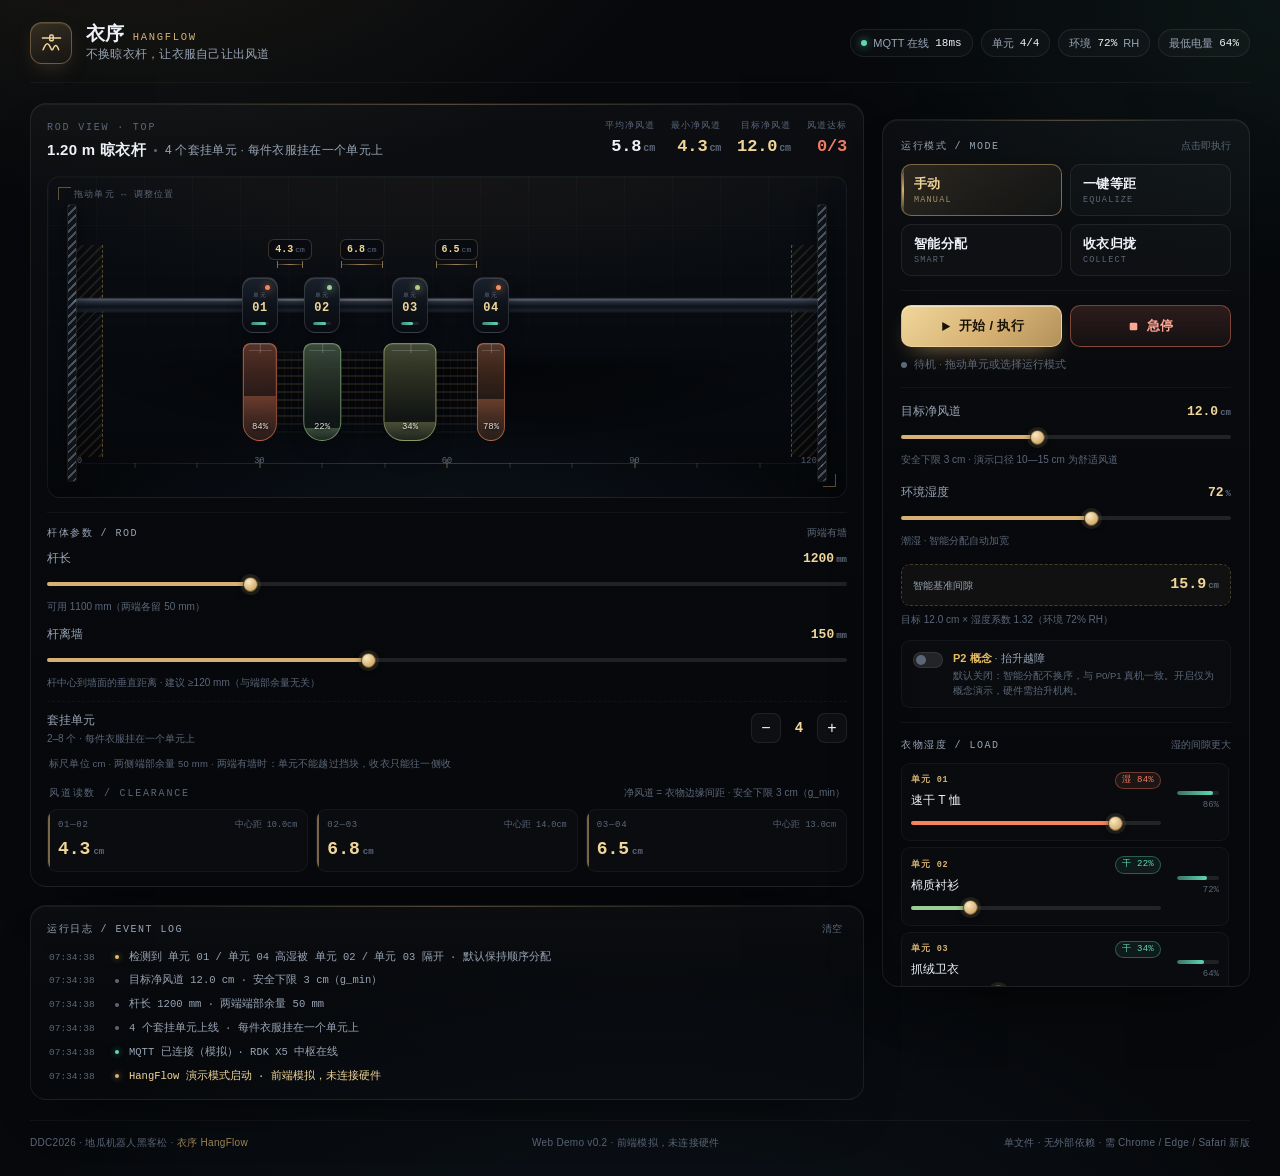
==== commit 4e6e99b4: "feat: 杆长/单元数/杆离墙参数化；新增安装场景与墙体适配文档；交互页支持增删与告警 [AI-assisted]" ====
--- a/app/index.html
+++ b/app/index.html
@@ -117,14 +117,12 @@
 .layout {
   display: grid;
   grid-template-columns: minmax(0, 1fr) 368px;
-  grid-template-areas: "stage panel" "log panel";
   gap: 18px;
   margin-top: 20px;
   align-items: start;
 }
-.stage-card { grid-area: stage; }
-.panel { grid-area: panel; position: sticky; top: 16px; }
-.log-card { grid-area: log; }
+.main-col { display: flex; flex-direction: column; gap: 18px; min-width: 0; }
+.panel { position: sticky; top: 16px; }
 
 .card {
   position: relative;
@@ -208,7 +206,7 @@
 .hud::before { left: 0; top: 0; border-left-width: 1px; border-top-width: 1px; }
 .hud::after { right: 0; bottom: 0; border-right-width: 1px; border-bottom-width: 1px; }
 .stage-hint {
-  position: absolute; left: 18px; top: 13px; z-index: 5;
+  position: absolute; left: 26px; top: 12px; z-index: 5;
   font-family: var(--mono); font-size: 8.5px; letter-spacing: .14em;
   color: var(--txt-3); pointer-events: none; text-transform: uppercase;
 }
@@ -218,6 +216,24 @@
   background: radial-gradient(ellipse at center top, rgba(0,0,0,.6), transparent 72%);
   filter: blur(5px);
 }
+
+/* 两端墙体 & 端部余量 */
+.wall {
+  position: absolute; top: 9%; bottom: 5%; width: 8px; z-index: 6;
+  pointer-events: none; border-radius: 2px;
+  background: repeating-linear-gradient(135deg, rgba(160,172,190,.42) 0 2px, rgba(15,19,26,.92) 2px 6px);
+  box-shadow: 0 0 0 1px rgba(255,255,255,.08), 0 0 18px rgba(0,0,0,.6);
+}
+.wall-left { left: var(--rod-pad); transform: translateX(-50%); }
+.wall-right { right: var(--rod-pad); transform: translateX(50%); }
+.margin-zone {
+  position: absolute; top: calc(40% - 60px); bottom: 40px; z-index: 2;
+  pointer-events: none;
+  background: repeating-linear-gradient(135deg, rgba(230,189,99,.10) 0 2px, transparent 2px 7px);
+  border-right: 1px dashed rgba(230,189,99,.32);
+}
+.margin-zone.margin-left { left: var(--rod-pad); }
+.margin-zone.margin-right { right: var(--rod-pad); border-right: 0; border-left: 1px dashed rgba(230,189,99,.32); }
 
 /* 晾衣杆：俯视圆柱 + 轻微金属高光 */
 .rod {
@@ -252,8 +268,8 @@
   position: absolute; top: 2px; transform: translateX(-50%);
   font-family: var(--mono); font-size: 8.5px; color: var(--txt-3); letter-spacing: .03em;
 }
-.ruler-label.edge-l { transform: translateX(0); }
-.ruler-label.edge-r { transform: translateX(-100%); }
+.ruler-label.edge-l { transform: translateX(5px); }
+.ruler-label.edge-r { transform: translateX(calc(-100% - 5px)); }
 
 /* 间距标注：净风道 cm */
 .dim {
@@ -312,13 +328,16 @@
   position: absolute; top: 0; bottom: 0; width: 0;
   z-index: 10; cursor: grab; touch-action: none;
   will-change: left, transform;
+  transition: opacity .24s ease;
 }
 .unit.dragging { cursor: grabbing; z-index: 40 !important; }
 .unit.reorder { z-index: 45 !important; }
+.unit-enter { opacity: 0; }
+.unit-leaving { opacity: 0; }
 
 .clip {
   position: absolute; left: 0; top: var(--clip-top); transform: translateX(-50%);
-  width: 36px; height: 56px; border-radius: 11px;
+  width: var(--clip-w, 36px); height: 56px; border-radius: 11px;
   display: flex; flex-direction: column; align-items: center; justify-content: center;
   border: 1px solid rgba(255,255,255,.13);
   background: linear-gradient(180deg, #1a212c 0%, #0d1219 55%, #090c11 100%);
@@ -338,6 +357,12 @@
   font-family: var(--mono); font-size: 12px; font-weight: 600;
   color: var(--gold-hi); line-height: 1; letter-spacing: .04em;
   font-variant-numeric: tabular-nums;
+  margin-top: 5px;
+}
+.clip-kind {
+  position: absolute; top: 15px; left: 50%; transform: translateX(-50%);
+  font-family: var(--mono); font-size: 6px; line-height: 1;
+  letter-spacing: .12em; color: var(--txt-3); white-space: nowrap;
 }
 .clip-led { position: absolute; top: 7px; right: 7px; width: 5px; height: 5px; border-radius: 50%; }
 .clip-batt {
@@ -458,6 +483,13 @@
 
 /* ============================ 控制台 ============================ */
 .panel { padding: 18px; }
+.rod-config {
+  margin-top: 14px; padding-top: 12px;
+  border-top: 1px solid var(--line-soft);
+}
+.rod-config .panel-head { margin-bottom: 8px; }
+.rod-config .field { margin-bottom: 10px; }
+.rod-config .unit-count { margin-top: 6px; padding-top: 9px; }
 .panel-section { padding: 14px 0; border-bottom: 1px solid var(--line-soft); }
 .panel-section:first-of-type { padding-top: 0; }
 .panel-section:last-of-type { border-bottom: 0; padding-bottom: 0; }
@@ -574,6 +606,57 @@
 }
 .p2-badge.show { display: block; }
 
+/* 空间告警（太挤 / 离墙太近） */
+.alerts { display: flex; flex-direction: column; gap: 6px; margin-top: 12px; }
+.alerts[hidden] { display: none; }
+.alert {
+  display: flex; align-items: flex-start; gap: 9px;
+  padding: 8px 10px; border: 1px solid; border-radius: 9px;
+  font-size: 10.5px; line-height: 1.5;
+}
+.alert-dot {
+  flex: none; width: 6px; height: 6px; margin-top: 5px; border-radius: 50%;
+  background: currentColor; box-shadow: 0 0 8px currentColor;
+}
+.alert-body { min-width: 0; }
+.alert-body b { display: block; font-weight: 600; }
+.alert-body span { color: var(--txt-2); font-size: 9.5px; }
+.alert[data-level="error"] {
+  border-color: rgba(240,122,99,.45); background: rgba(240,122,99,.07); color: #ffc4b8;
+}
+.alert[data-level="warn"] {
+  border-color: rgba(230,189,99,.4); background: rgba(230,189,99,.06); color: #f3d89b;
+}
+.rod-note {
+  margin: 10px 2px 0; font-size: 9.5px; line-height: 1.6;
+  letter-spacing: .02em; color: var(--txt-3);
+}
+
+/* 杆体参数：长度滑杆 + 单元数量步进器 */
+.unit-count {
+  display: flex; align-items: center; justify-content: space-between; gap: 12px;
+  margin-top: 4px; padding-top: 12px;
+  border-top: 1px dashed var(--line-soft);
+}
+.unit-count-text { display: flex; flex-direction: column; gap: 2px; min-width: 0; }
+.unit-count-text .field-note { margin-top: 0; }
+.stepper { display: flex; align-items: center; gap: 4px; flex: none; }
+.stepper button {
+  width: 30px; height: 30px; padding: 0;
+  border: 1px solid var(--line); border-radius: 8px;
+  background: rgba(255,255,255,.03); color: var(--txt);
+  font-size: 16px; line-height: 1; cursor: pointer;
+  transition: border-color .2s, background .2s, opacity .2s;
+}
+.stepper button:hover:not(:disabled) { border-color: var(--gold-line); background: rgba(214,177,115,.1); color: var(--gold-hi); }
+.stepper button:active:not(:disabled) { transform: translateY(1px); }
+.stepper button:disabled { opacity: .32; cursor: not-allowed; }
+.stepper output {
+  min-width: 28px; text-align: center;
+  font-family: var(--mono); font-size: 14px; font-weight: 600;
+  color: var(--gold-hi); font-variant-numeric: tabular-nums;
+}
+
 /* 滑杆 */
 input[type="range"] {
   -webkit-appearance: none; appearance: none;
@@ -599,20 +682,31 @@
 }
 input[type="range"]:focus-visible { outline: 1px solid rgba(214,177,115,.7); outline-offset: 4px; }
 
-/* 衣物列表 */
-.garments { display: flex; flex-direction: column; gap: 6px; }
+/* 衣物列表：单元编号是物理模块编号，衣物名在下面 */
+.garments {
+  display: flex; flex-direction: column; gap: 6px;
+  max-height: 340px; overflow-y: auto; padding-right: 2px;
+  scrollbar-width: thin; scrollbar-color: rgba(255,255,255,.15) transparent;
+}
+.garments::-webkit-scrollbar { width: 6px; }
+.garments::-webkit-scrollbar-thumb { background: rgba(255,255,255,.12); border-radius: 3px; }
 .garment-row {
-  display: grid; grid-template-columns: 24px minmax(0, 1fr) 48px;
+  display: grid; grid-template-columns: minmax(0, 1fr) 48px;
   gap: 10px; align-items: center;
   padding: 8px 9px;
   border: 1px solid var(--line-soft); border-radius: 9px;
   background: rgba(255,255,255,.014);
 }
-.g-id { font-family: var(--mono); font-size: 11px; font-weight: 600; color: var(--gold); }
 .g-main { min-width: 0; }
-.g-top { display: flex; justify-content: space-between; align-items: baseline; gap: 8px; margin-bottom: 4px; }
+.g-top { display: flex; justify-content: space-between; align-items: center; gap: 8px; }
+.g-unit {
+  font-family: var(--mono); font-size: 8.5px; font-weight: 600;
+  letter-spacing: .1em; color: var(--gold); text-transform: uppercase;
+  white-space: nowrap;
+}
 .g-name {
-  font-size: 11.5px; color: var(--txt);
+  display: block; margin: 2px 0 5px;
+  font-size: 12px; color: var(--txt);
   white-space: nowrap; overflow: hidden; text-overflow: ellipsis;
 }
 .g-state {
@@ -758,10 +852,23 @@
 @media (max-width: 960px) {
   .layout {
     grid-template-columns: minmax(0, 1fr);
-    grid-template-areas: "stage" "panel" "log";
     gap: 14px;
   }
-  .panel { position: static; }
+  .panel { position: static; order: 2; }
+  .main-col { display: contents; }
+  .stage-card { order: 1; }
+  .log-card { order: 3; }
+}
+
+@media (min-width: 961px) {
+  .panel {
+    max-height: calc(100vh - 32px);
+    overflow-y: auto;
+    scrollbar-width: thin;
+    scrollbar-color: rgba(255,255,255,.15) transparent;
+  }
+  .panel::-webkit-scrollbar { width: 6px; }
+  .panel::-webkit-scrollbar-thumb { background: rgba(255,255,255,.12); border-radius: 3px; }
 }
 
 @media (max-width: 640px) {
@@ -794,9 +901,10 @@
   .stat { min-width: 48px; }
   .stat-label { font-size: 8px; }
   .stat-value { font-size: 14.5px; }
-  .stage-hint { left: 14px; top: 10px; font-size: 7.5px; }
-  .clip { width: 26px; height: 46px; border-radius: 9px; }
-  .clip-no { font-size: 10.5px; }
+  .stage-hint { left: 24px; top: 9px; font-size: 7.5px; }
+  .clip { width: var(--clip-w, 26px); height: 46px; border-radius: 9px; }
+  .clip-no { font-size: 10.5px; margin-top: 4px; }
+  .clip-kind { top: 12px; font-size: 5px; }
   .clip-led { top: 5px; right: 5px; width: 4px; height: 4px; }
   .clip-batt { left: 6px; right: 6px; bottom: 5px; }
   .dim { top: calc(40% - 60px); height: 26px; }
@@ -816,6 +924,14 @@
   .log li { grid-template-columns: 48px 6px minmax(0, 1fr); gap: 6px; }
   .log time { font-size: 9px; }
   .foot { margin-top: 16px; }
+  .stage-title .meta { font-size: 10px; line-height: 1.35; }
+  .garments { max-height: 300px; }
+  .rod-note { font-size: 9px; }
+  .alerts { margin-top: 10px; }
+  .alert { padding: 7px 9px; font-size: 10px; }
+  .alert-body span { font-size: 9px; }
+  .stepper button { width: 28px; height: 28px; }
+  .unit-count { gap: 8px; }
 }
 
 @media (max-width: 480px) {
@@ -865,20 +981,21 @@
     </div>
     <div class="telemetry" aria-label="系统状态">
       <span class="tel-chip"><i class="dot pulse"></i>MQTT 在线 <em id="latency">18ms</em></span>
-      <span class="tel-chip">单元 <em>4/4</em></span>
+      <span class="tel-chip">单元 <em id="onlineTel">4/4</em></span>
       <span class="tel-chip hide-sm">环境 <em id="envTel">72%</em> RH</span>
       <span class="tel-chip hide-sm">最低电量 <em id="battTel">64%</em></span>
     </div>
   </header>
 
   <main class="layout">
+    <div class="main-col">
 
     <!-- ======================= 杆视图 ======================= -->
     <section class="card stage-card" aria-label="1.2 米晾衣杆俯视示意">
       <div class="stage-head">
         <div>
           <div class="eyebrow">Rod View · Top</div>
-          <div class="stage-title">1.2 m 晾衣杆 <span class="sep"></span><span class="meta">4 个套挂单元</span></div>
+          <div class="stage-title"><span id="rodTitle">1.20 m 晾衣杆</span><span class="sep"></span><span class="meta" id="unitMeta">4 个套挂单元 · 每件衣服挂在一个单元上</span></div>
         </div>
         <div class="stage-stats">
           <div class="stat"><span class="stat-label">平均净风道</span><span class="stat-value" id="statAvg">0.0<em>cm</em></span></div>
@@ -888,32 +1005,81 @@
         </div>
       </div>
 
-      <div class="stage" id="stage" aria-label="晾衣杆俯视交互区：拖动模块调整位置">
+      <div class="stage" id="stage" aria-label="晾衣杆俯视交互区：拖动单元调整位置">
         <div class="hud" aria-hidden="true"></div>
-        <div class="stage-hint" aria-hidden="true">拖动模块 ↔ 调整位置</div>
+        <div class="stage-hint" aria-hidden="true">拖动单元 ↔ 调整位置</div>
         <div class="p2-badge" id="p2Badge" role="status">P2 概念 · 硬件需抬升机构</div>
         <div class="floor" aria-hidden="true"></div>
         <div class="rod" aria-hidden="true"></div>
+        <div class="wall wall-left" aria-hidden="true"></div>
+        <div class="wall wall-right" aria-hidden="true"></div>
+        <div class="margin-zone margin-left" id="marginLeft" aria-hidden="true"></div>
+        <div class="margin-zone margin-right" id="marginRight" aria-hidden="true"></div>
         <div class="ruler" id="ruler" aria-hidden="true"></div>
         <div class="estop-mask">
           <div class="estop-card">
             <span class="estop-icon">!</span>
             <b>EMERGENCY STOP</b>
-            <span>模块已锁定 · 点击「复位并启动」继续</span>
+            <span>单元已锁定 · 点击「复位并启动」继续</span>
           </div>
         </div>
         <div class="toast" id="stageToast" role="status" aria-live="polite"></div>
       </div>
 
+      <section class="rod-config">
+        <div class="panel-head">
+          <span class="panel-title">杆体参数 / Rod</span>
+          <span class="panel-note">两端有墙</span>
+        </div>
+        <label class="field">
+          <span class="field-head">
+            <span class="field-name">杆长</span>
+            <span class="field-value" id="rodVal">1200<em>mm</em></span>
+          </span>
+          <input id="rodRange" type="range" min="800" max="2400" step="50" value="1200" aria-label="杆长，毫米">
+          <span class="field-note" id="rodNote">可用 1100 mm（两端各留 50 mm）</span>
+        </label>
+        <label class="field">
+          <span class="field-head">
+            <span class="field-name">杆离墙</span>
+            <span class="field-value" id="wallVal">150<em>mm</em></span>
+          </span>
+          <input id="wallRange" type="range" min="50" max="300" step="10" value="150" aria-label="杆中心到墙面的垂直距离，毫米">
+          <span class="field-note">杆中心到墙面的垂直距离 · 建议 ≥120 mm（与端部余量无关）</span>
+        </label>
+        <div class="unit-count">
+          <div class="unit-count-text">
+            <span class="field-name">套挂单元</span>
+            <span class="field-note">2–8 个 · 每件衣服挂在一个单元上</span>
+          </div>
+          <div class="stepper" role="group" aria-label="单元数量">
+            <button type="button" id="unitMinus" aria-label="减少单元">−</button>
+            <output id="unitCount">4</output>
+            <button type="button" id="unitPlus" aria-label="增加单元">+</button>
+          </div>
+        </div>
+      </section>
+      <div class="alerts" id="alerts" hidden aria-live="polite"></div>
+      <div class="rod-note" id="rodNoteLine">标尺单位 cm · 两侧端部余量 50 mm · 两端有墙时：单元不能越过挡块，收衣只能往一侧收</div>
+
       <div class="channels-head">
         <span class="eyebrow">风道读数 / Clearance</span>
         <span class="channels-note">净风道 = 衣物边缘间距 · 安全下限 3 cm（g_min）</span>
       </div>
-      <div class="channels" id="channels" aria-label="三段风道读数"></div>
+      <div class="channels" id="channels" aria-label="风道读数"></div>
     </section>
 
-    <!-- ======================= 控制台 ======================= -->
-    <aside class="card panel" aria-label="控制台">
+    <!-- ======================= 日志 ======================= -->
+    <section class="card log-card" aria-label="运行日志">
+      <div class="log-head">
+        <span class="panel-title">运行日志 / Event Log</span>
+        <button class="log-clear" type="button" id="clearLog">清空</button>
+      </div>
+      <ol class="log" id="log" aria-live="polite"></ol>
+    </section>
+    </div>
+  <!-- ======================= 控制台 ======================= -->
+  <aside class="card panel" aria-label="控制台">
       <section class="panel-section">
         <div class="panel-head">
           <span class="panel-title">运行模式 / Mode</span>
@@ -936,6 +1102,22 @@
       </section>
 
       <section class="panel-section">
+        <div class="actions">
+          <button class="btn primary" type="button" id="btnStart">
+            <svg viewBox="0 0 12 12" fill="currentColor" aria-hidden="true"><path d="M3 1.8v8.4L10.4 6z"/></svg>
+            <span class="btn-label">开始 / 执行</span>
+          </button>
+          <button class="btn danger" type="button" id="btnEstop">
+            <svg viewBox="0 0 12 12" fill="currentColor" aria-hidden="true"><rect x="2.5" y="2.5" width="7" height="7" rx="1.2"/></svg>
+            <span>急停</span>
+          </button>
+        </div>
+        <p class="state-line" id="statusLine" data-state="idle">
+          <i class="dot"></i><span id="stateText">待机 · 拖动单元或选择运行模式</span>
+        </p>
+      </section>
+
+      <section class="panel-section">
         <label class="field">
           <span class="field-head">
             <span class="field-name">目标净风道</span>
@@ -980,36 +1162,13 @@
         <div class="garments" id="garmentList"></div>
       </section>
 
-      <section class="panel-section">
-        <div class="actions">
-          <button class="btn primary" type="button" id="btnStart">
-            <svg viewBox="0 0 12 12" fill="currentColor" aria-hidden="true"><path d="M3 1.8v8.4L10.4 6z"/></svg>
-            <span class="btn-label">开始 / 执行</span>
-          </button>
-          <button class="btn danger" type="button" id="btnEstop">
-            <svg viewBox="0 0 12 12" fill="currentColor" aria-hidden="true"><rect x="2.5" y="2.5" width="7" height="7" rx="1.2"/></svg>
-            <span>急停</span>
-          </button>
-        </div>
-        <p class="state-line" id="statusLine" data-state="idle">
-          <i class="dot"></i><span id="stateText">待机 · 拖动模块或选择运行模式</span>
-        </p>
-      </section>
+      
     </aside>
-
-    <!-- ======================= 日志 ======================= -->
-    <section class="card log-card" aria-label="运行日志">
-      <div class="log-head">
-        <span class="panel-title">运行日志 / Event Log</span>
-        <button class="log-clear" type="button" id="clearLog">清空</button>
-      </div>
-      <ol class="log" id="log" aria-live="polite"></ol>
-    </section>
-  </main>
+</main>
 
   <footer class="foot">
     <span>DDC2026 · 地瓜机器人黑客松 · <span class="gold">衣序 HangFlow</span></span>
-    <span>Web Demo v0.1 · 前端模拟，未连接硬件</span>
+    <span>Web Demo v0.2 · 前端模拟，未连接硬件</span>
     <span>单文件 · 无外部依赖 · 需 Chrome / Edge / Safari 新版</span>
   </footer>
 </div>
@@ -1021,8 +1180,16 @@
   /* =========================================================================
      1. 系统口径常量（与 docs/03-系统总体方案.md 保持一致）
      ========================================================================= */
-  var ROD_CM = 120;        // 杆长 1.2 m
-  var EDGE_CM = 2;         // 杆两端安装余量
+  var ROD_MIN_CM = 80;     // 杆长下限 800 mm
+  var ROD_MAX_CM = 240;    // 杆长上限 2400 mm
+  var ROD_DEFAULT_CM = 120;// 默认杆长 1200 mm
+  var EDGE_CM = 5;         // 两端端部余量各 50 mm（挡块/墙内不可用区，沿杆方向）
+  var D_WALL_MIN_MM = 50;  // 杆离墙下限 50 mm
+  var D_WALL_MAX_MM = 300; // 杆离墙上限 300 mm
+  var D_WALL_DEFAULT_MM = 150; // 默认杆离墙 150 mm
+  var WALL_NEAR_MM = 120;  // 衣摆蹭墙提醒阈值（杆中心到墙面垂直距离）
+  var UNIT_MIN = 2;        // 单元数量下限
+  var UNIT_MAX = 8;        // 单元数量上限
   var MIN_CLEAR = 3;       // 最小安全净风道 30 mm（g_min，见 docs/03）
   var MAX_CLEAR = 25;      // 目标间距滑杆上限
   var CLEAR_TOL = 0.5;     // 达标判定容差（cm）
@@ -1032,17 +1199,28 @@
   var REDUCED = window.matchMedia && window.matchMedia('(prefers-reduced-motion: reduce)').matches;
 
   /* =========================================================================
-     2. 模拟数据：4 个套挂单元（空间顺序 01 → 02 → 03 → 04）
+     2. 模拟数据：套挂单元（物理模块）与其衣物
+        单元编号 = 物理模块编号，不是衣服编号；每件衣服挂在一个单元上。
         bulk = 衣物在杆上占用的厚度（cm），用于算净风道
-        初始排布：01、03 两件高湿被 02（最干）夹在中间，且 01–02 风道偏窄，
-        正好用来演示"智能分配 → 避让重排"。
+        初始排布：01、03 两件高湿被 02（最干）夹在中间，且 01–02 风道偏窄。
      ========================================================================= */
-  var items = [
-    { id: 1, name: '速干 T 恤', bulk: 5.5, humidity: 84, battery: 86, pos: 30 },
-    { id: 2, name: '棉质衬衫', bulk: 6.0, humidity: 22, battery: 72, pos: 40 },
-    { id: 3, name: '抓绒卫衣', bulk: 8.5, humidity: 34, battery: 64, pos: 54 },
-    { id: 4, name: '真丝衬衫', bulk: 4.5, humidity: 78, battery: 91, pos: 67 }
+  var PROFILES = [
+    { name: '速干 T 恤', bulk: 5.5, humidity: 84, battery: 86 },
+    { name: '棉质衬衫', bulk: 6.0, humidity: 22, battery: 72 },
+    { name: '抓绒卫衣', bulk: 8.5, humidity: 34, battery: 64 },
+    { name: '真丝衬衫', bulk: 4.5, humidity: 78, battery: 91 },
+    { name: '亚麻长裤', bulk: 6.5, humidity: 52, battery: 80 },
+    { name: '运动毛巾', bulk: 7.0, humidity: 68, battery: 76 },
+    { name: '羊毛开衫', bulk: 8.0, humidity: 40, battery: 83 },
+    { name: '速干短裤', bulk: 5.0, humidity: 28, battery: 70 }
   ];
+  var INITIAL_POS = [30, 40, 54, 67];
+  var items = PROFILES.slice(0, 4).map(function (p, i) {
+    return {
+      id: i + 1, name: p.name, bulk: p.bulk, humidity: p.humidity,
+      battery: p.battery, pos: INITIAL_POS[i]
+    };
+  });
 
   var MODE_NAME = {
     manual: '手动模式',
@@ -1055,8 +1233,11 @@
     mode: 'manual',
     targetGap: 12,
     env: 72,
+    rodCm: ROD_DEFAULT_CM,   // 当前杆长（cm）
+    dWall: D_WALL_DEFAULT_MM,// 杆中心到墙面的垂直距离（mm），与端部余量无关
     running: false,
     estop: false,
+    countBusy: false,  // 增删动画期间锁步进器
     p2Lift: false,    // P2 概念：抬升越障换序（默认关闭，真机 P0/P1 不具备）
     motion: null,     // { from, to, t0, dur, arcIds, onDone }
     arcIds: [],       // P2 概念重排中"被抬起越过"的单元
@@ -1070,7 +1251,11 @@
   function lerp(a, b, t) { return a + (b - a) * t; }
   function fmt(v) { return Number(v).toFixed(1); }
   function pad2(n) { return String(n).padStart(2, '0'); }
-  function tag(it) { return '#' + pad2(it.id); }
+  function unitLabel(it) { return '单元 ' + pad2(it.id); }
+  function tag(it) { return unitLabel(it); }
+  function rodOf() { return state.rodCm; }
+  function usableRod() { return state.rodCm - 2 * EDGE_CM; }
+  function bulkSum() { return items.reduce(function (s, it) { return s + it.bulk; }, 0); }
   function easeInOutCubic(t) {
     return t < 0.5 ? 4 * t * t * t : 1 - Math.pow(-2 * t + 2, 3) / 2;
   }
@@ -1137,6 +1322,21 @@
   var p2Row = document.getElementById('p2Row');
   var p2Note = document.getElementById('p2Note');
   var p2Badge = document.getElementById('p2Badge');
+  var rodRange = document.getElementById('rodRange');
+  var rodVal = document.getElementById('rodVal');
+  var rodNote = document.getElementById('rodNote');
+  var wallRange = document.getElementById('wallRange');
+  var wallVal = document.getElementById('wallVal');
+  var rodTitle = document.getElementById('rodTitle');
+  var rodNoteLine = document.getElementById('rodNoteLine');
+  var unitMinus = document.getElementById('unitMinus');
+  var unitPlus = document.getElementById('unitPlus');
+  var unitCount = document.getElementById('unitCount');
+  var unitMeta = document.getElementById('unitMeta');
+  var onlineTel = document.getElementById('onlineTel');
+  var alertsEl = document.getElementById('alerts');
+  var marginLeft = document.getElementById('marginLeft');
+  var marginRight = document.getElementById('marginRight');
 
   var view = { w: 0, pad: 24, scale: 1 };
   var els = new Map();      // id -> 单元 DOM
@@ -1151,14 +1351,17 @@
   /* =========================================================================
      5. 构建界面（单元 / 标注 / 气流 / 读数 / 列表 / 标尺）
      ========================================================================= */
-  function buildUnits() {
+  function buildUnits(enterId) {
+    Array.prototype.slice.call(stage.querySelectorAll('.unit')).forEach(function (n) { n.remove(); });
+    els.clear();
     items.forEach(function (it) {
       var root = document.createElement('div');
-      root.className = 'unit';
+      root.className = 'unit' + (it.id === enterId ? ' unit-enter' : '');
       root.dataset.id = String(it.id);
-      root.title = tag(it) + ' ' + it.name + ' · 拖动调整位置';
+      root.title = unitLabel(it) + ' · ' + it.name + ' · 拖动调整位置';
       root.innerHTML =
         '<div class="clip">' +
+          '<span class="clip-kind">单元</span>' +
           '<span class="clip-no">' + pad2(it.id) + '</span>' +
           '<span class="clip-led"></span>' +
           '<span class="clip-batt"><i></i></span>' +
@@ -1181,6 +1384,8 @@
   }
 
   function buildDims() {
+    Array.prototype.slice.call(stage.querySelectorAll('.dim')).forEach(function (n) { n.remove(); });
+    dimEls.length = 0;
     for (var i = 0; i < items.length - 1; i++) {
       var el = document.createElement('div');
       el.className = 'dim';
@@ -1198,6 +1403,8 @@
   }
 
   function buildFlows() {
+    Array.prototype.slice.call(stage.querySelectorAll('.flow')).forEach(function (n) { n.remove(); });
+    flowEls.length = 0;
     for (var i = 0; i < items.length - 1; i++) {
       var f = document.createElement('div');
       f.className = 'flow';
@@ -1207,6 +1414,8 @@
   }
 
   function buildChannels() {
+    channelsEl.innerHTML = '';
+    chanEls.length = 0;
     for (var i = 0; i < items.length - 1; i++) {
       var el = document.createElement('div');
       el.className = 'chan';
@@ -1227,15 +1436,20 @@
   }
 
   function buildRows() {
+    listEl.innerHTML = '';
+    rows.clear();
     items.forEach(function (it) {
       var row = document.createElement('div');
       row.className = 'garment-row';
       row.innerHTML =
-        '<span class="g-id">' + pad2(it.id) + '</span>' +
         '<div class="g-main">' +
-          '<div class="g-top"><span class="g-name">' + it.name + '</span><span class="g-state"></span></div>' +
+          '<div class="g-top">' +
+            '<span class="g-unit">' + unitLabel(it) + '</span>' +
+            '<span class="g-state"></span>' +
+          '</div>' +
+          '<span class="g-name">' + it.name + '</span>' +
           '<input class="range-mini" type="range" min="0" max="100" step="1" value="' + it.humidity + '" ' +
-                 'aria-label="' + it.name + ' 湿度，百分比">' +
+                 'aria-label="' + unitLabel(it) + ' 的衣物 ' + it.name + ' 湿度，百分比">' +
         '</div>' +
         '<div class="g-batt"><span class="batt"><i></i></span><span class="batt-num">' + it.battery + '%</span></div>';
       listEl.appendChild(row);
@@ -1266,22 +1480,69 @@
     });
   }
 
+  // 标尺随杆长重建：刻度用 10cm，标注间距按杆长自适应
   function buildRuler() {
+    ruler.innerHTML = '';
+    var rod = state.rodCm;
+    var labelStep = rod <= 120 ? 30 : rod <= 180 ? 40 : 50;
+
     var frag = document.createDocumentFragment();
-    for (var cm = 0; cm <= ROD_CM; cm += 5) {
+    for (var cm = 0; cm <= rod + 1e-6; cm += 10) {
       var tick = document.createElement('i');
-      tick.className = 'tick' + (cm % 30 === 0 ? ' major' : '');
-      tick.style.left = (cm / ROD_CM * 100) + '%';
+      tick.className = 'tick' + (Math.abs(cm % labelStep) < 1e-6 ? ' major' : '');
+      tick.style.left = (cm / rod * 100) + '%';
       frag.appendChild(tick);
     }
+    if (Math.abs(rod % 10) > 1e-6) {
+      var endTick = document.createElement('i');
+      endTick.className = 'tick major';
+      endTick.style.left = '100%';
+      frag.appendChild(endTick);
+    }
+
+    var labels = [];
+    for (var l = 0; l < rod - 1e-6; l += labelStep) labels.push(l);
+    labels.push(rod);
+    labels.forEach(function (value) {
+      var label = document.createElement('span');
+      label.className = 'ruler-label' +
+        (value === 0 ? ' edge-l' : Math.abs(value - rod) < 1e-6 ? ' edge-r' : '');
+      label.style.left = (value / rod * 100) + '%';
+      label.textContent = Math.round(value);
+      frag.appendChild(label);
+    });
     ruler.appendChild(frag);
-    [0, 30, 60, 90, 120].forEach(function (cm) {
-      var label = document.createElement('span');
-      label.className = 'ruler-label' + (cm === 0 ? ' edge-l' : cm === 120 ? ' edge-r' : '');
-      label.style.left = (cm / ROD_CM * 100) + '%';
-      label.textContent = cm;
-      ruler.appendChild(label);
-    });
+  }
+
+  // 单元数量 / 杆长变化后统一重建 DOM，避免各列表数量不一致
+  function syncDom(enterId) {
+    stopMotion();
+    els.clear();
+    rows.clear();
+    Array.prototype.slice.call(stage.querySelectorAll('.unit,.dim,.flow')).forEach(function (n) { n.remove(); });
+    dimEls.length = 0;
+    flowEls.length = 0;
+    chanEls.length = 0;
+    buildUnits(enterId);
+    buildDims();
+    buildFlows();
+    buildChannels();
+    buildRows();
+    bindDrag();
+    updateUnitMeta();
+    updateCountUI();
+    measure();
+  }
+
+  function updateUnitMeta() {
+    unitMeta.textContent = items.length + ' 个套挂单元 · 每件衣服挂在一个单元上';
+    onlineTel.textContent = items.length + '/' + items.length;
+  }
+
+  function updateCountUI() {
+    unitCount.textContent = String(items.length);
+    unitMinus.disabled = state.estop || state.countBusy || items.length <= UNIT_MIN;
+    unitPlus.disabled = state.estop || state.countBusy || items.length >= UNIT_MAX;
   }
 
   function paintRange(input, ratio, fillColor) {
@@ -1296,9 +1557,21 @@
     if (!view.w) return;
     var order = byPos();
 
+    // 单元芯片宽度跟着最小中心距收缩，避免长杆/多单元时芯片互相压住
+    var minCenterPx = Infinity;
+    for (var mi = 0; mi < order.length - 1; mi++) {
+      var dist = centerX(order[mi + 1].pos) - centerX(order[mi].pos);
+      if (dist < minCenterPx) minCenterPx = dist;
+    }
+    var clipW = isFinite(minCenterPx)
+      ? clamp(minCenterPx - 3, 20, view.w < 520 ? 26 : 36)
+      : (view.w < 520 ? 26 : 36);
+    stage.style.setProperty('--clip-w', clipW.toFixed(1) + 'px');
+
     // ---- 单元 ----
     items.forEach(function (it) {
       var e = els.get(it.id);
+      if (!e) return;
       var cx = centerX(it.pos);
       var hue = humidityColor(it.humidity);
       var st = humidityState(it.humidity);
@@ -1319,6 +1592,7 @@
 
       e.led.style.background = hue.color;
       e.led.style.boxShadow = '0 0 8px ' + hue.color;
+      e.led.style.display = clipW >= 24 ? '' : 'none';
 
       // 电量：低于 30% 变珊瑚色
       e.battFill.style.width = clamp(it.battery, 0, 100) + '%';
@@ -1374,28 +1648,39 @@
     statTarget.innerHTML = fmt(state.targetGap) + '<em>cm</em>';
     statOk.textContent = hits + '/' + clears.length;
     statOk.className = 'stat-value ' + (hits === clears.length ? 'ok' : 'warn');
+
+    updateAlerts();
   }
 
   /* =========================================================================
      7. 几何求解：目标位置
      ========================================================================= */
-  // 按顺序 + 各段净风道，计算每个单元的目标中心位置（整体居中，越界自动缩放）
+  // 按顺序 + 各段净风道，计算每个单元的目标中心位置（整体居中；放不下时压缩并告警）
   function layoutTargets(order, gaps, center) {
-    var bulkSum = 0;
-    order.forEach(function (it) { bulkSum += it.bulk; });
-    var avail = ROD_CM - 2 * EDGE_CM;
+    var bulkTotal = 0;
+    order.forEach(function (it) { bulkTotal += it.bulk; });
+    var avail = state.rodCm - 2 * EDGE_CM;
     var gapSum = gaps.reduce(function (s, g) { return s + g; }, 0);
     var gs = gaps.slice();
-
-    if (bulkSum + gapSum > avail) {
-      var k = (avail - bulkSum) / gapSum;
-      gs = gs.map(function (g) { return Math.max(MIN_CLEAR, g * k); });
+    var free = avail - bulkTotal;
+
+    if (gapSum > free) {
+      if (free <= 0) {
+        gs = gs.map(function () { return 0; });
+      } else {
+        var k = free / gapSum;
+        gs = gs.map(function (g) { return g * k; });
+      }
       gapSum = gs.reduce(function (s, g) { return s + g; }, 0);
     }
 
-    var span = bulkSum + gapSum;
-    var cursor = clamp(center - span / 2, EDGE_CM, ROD_CM - EDGE_CM - span);
+    var span = bulkTotal + gapSum;
+    var maxStart = state.rodCm - EDGE_CM - span;
+    var start = span <= avail
+      ? clamp(center - span / 2, EDGE_CM, Math.max(EDGE_CM, maxStart))
+      : EDGE_CM;
     var targets = new Map();
+    var cursor = start;
     order.forEach(function (it, i) {
       if (i > 0) cursor += gs[i - 1];
       targets.set(it.id, cursor + it.bulk / 2);
@@ -1529,25 +1814,29 @@
     var order = byPos();
     var gap = clamp(state.targetGap, MIN_CLEAR, MAX_CLEAR);
     var gaps = order.slice(0, -1).map(function () { return gap; });
-    var targets = layoutTargets(order, gaps, ROD_CM / 2);
+    var targets = layoutTargets(order, gaps, state.rodCm / 2);
     log('一键等距 · 目标净风道 ' + fmt(gap) + ' cm', 'info');
     startMotion(targets, {
       duration: 900,
-      onDone: function () { log('等距完成 · 三段风道已对齐', 'ok'); }
+      onDone: function () {
+        log('等距完成 · ' + (items.length - 1) + ' 段风道已对齐', 'ok');
+      }
     });
   }
 
   function runCollect() {
     var order = byPos();
     var targets = new Map();
-    var cursor = ROD_CM - EDGE_CM;
+    var free = usableRod() - bulkSum();
+    var gap = order.length > 1 ? clamp(free / (order.length - 1), 0, MIN_CLEAR) : 0;
+    var cursor = state.rodCm - EDGE_CM;
     for (var i = order.length - 1; i >= 0; i--) {
       var it = order[i];
       var c = cursor - it.bulk / 2;
       targets.set(it.id, c);
-      cursor = c - it.bulk / 2 - MIN_CLEAR;
-    }
-    log('收衣归拢 · 单元向右端收纳位靠拢，保持 ' + MIN_CLEAR + ' cm 安全间隙', 'info');
+      cursor = c - it.bulk / 2 - gap;
+    }
+    log('收衣归拢 · 单元向右端收纳位靠拢，保持 ' + fmt(gap) + ' cm 间隙', 'info');
     startMotion(targets, {
       duration: 1200,
       onDone: function () { log('收衣完成 · 可摘下衣物', 'ok'); }
@@ -1600,7 +1889,7 @@
     }
     var budget = base * (newOrder.length - 1);
     var gaps = distribute(weights, budget, MIN_CLEAR, MAX_CLEAR);
-    var targets = layoutTargets(newOrder, gaps, ROD_CM / 2);
+    var targets = layoutTargets(newOrder, gaps, state.rodCm / 2);
 
     log('智能分配 · 环境 ' + state.env + '% RH → 基准净风道 ' + fmt(base) + ' cm' +
       (state.p2Lift ? ' · P2 概念开启' : ' · 保持当前顺序'), 'info');
@@ -1623,7 +1912,7 @@
     if (state.estop) return;
     state.running = true;
     if (state.mode === 'manual') {
-      log('手动模式 · 拖动任意模块调整位置', 'info');
+      log('手动模式 · 拖动任意单元调整位置', 'info');
       render();
       updateStatus();
       return;
@@ -1642,7 +1931,7 @@
     var idx = order.indexOf(it);
     var half = it.bulk / 2;
     var lo = EDGE_CM + half;
-    var hi = ROD_CM - EDGE_CM - half;
+    var hi = state.rodCm - EDGE_CM - half;
 
     if (idx > 0) {
       var prev = order[idx - 1];
@@ -1671,7 +1960,7 @@
         if (state.mode !== 'manual') {
           state.mode = 'manual';
           updateModeUI();
-          log('切换到手动模式 · 拖动模块调整位置', 'info');
+          log('切换到手动模式 · 拖动单元调整位置', 'info');
         }
         state.running = true;
         state.drag = {
@@ -1728,7 +2017,7 @@
      ========================================================================= */
   function updateStatus() {
     var key = 'idle';
-    var text = '待机 · 拖动模块或选择运行模式';
+    var text = '待机 · 拖动单元或选择运行模式';
     if (state.estop) {
       key = 'estop';
       text = '急停锁定 · 点击「复位并启动」';
@@ -1744,6 +2033,9 @@
     btnEstop.classList.toggle('is-active', state.estop);
     btnStart.querySelector('.btn-label').textContent = state.estop ? '复位并启动' : '开始 / 执行';
     stage.classList.toggle('is-running', state.running && !state.estop);
+    rodRange.disabled = state.estop;
+    wallRange.disabled = state.estop;
+    updateCountUI();
   }
 
   function updateModeUI() {
@@ -1775,6 +2067,208 @@
         : '偏干 · 按目标间距执行';
 
     envTel.textContent = state.env + '%';
+  }
+
+  // 当前/目标位置（动画中按目标位置算告警，避免警告闪烁）
+  function itemPos(it) {
+    var m = state.motion;
+    if (m && m.to && m.to.get(it.id) != null) return m.to.get(it.id);
+    return it.pos;
+  }
+
+  // 空间告警：太挤 / 目标放不下 / 离墙太近
+  function computeAlerts() {
+    var alerts = [];
+    var usable = usableRod();
+    var needMin = bulkSum() + (items.length - 1) * MIN_CLEAR;
+    var minClear = Infinity;
+    var order = byPos();
+    for (var i = 0; i < order.length - 1; i++) {
+      var clear = (itemPos(order[i + 1]) - itemPos(order[i])) -
+        (order[i].bulk + order[i + 1].bulk) / 2;
+      if (clear < minClear) minClear = clear;
+    }
+
+    if (needMin > usable + 0.01 || minClear < MIN_CLEAR - 0.05) {
+      alerts.push({
+        level: 'error',
+        title: '太挤了：建议减少单元或加大杆长',
+        detail: '安全排布需 ' + Math.round(needMin * 10) + ' mm，当前可用 ' +
+          Math.round(usable * 10) + ' mm' +
+          (isFinite(minClear) ? '；最小净风道 ' + fmt(Math.max(0, minClear)) + ' cm' : '')
+      });
+    } else if (state.mode === 'equal' && minClear < state.targetGap - CLEAR_TOL) {
+      alerts.push({
+        level: 'warn',
+        title: '目标净风道 ' + fmt(state.targetGap) + ' cm 放不下，已按可用长度压缩',
+        detail: '当前最小净风道 ' + fmt(Math.min(minClear, state.targetGap)) +
+          ' cm；可加大杆长或减少单元'
+      });
+    }
+
+    if (state.dWall < WALL_NEAR_MM) {
+      alerts.push({
+        level: 'warn',
+        title: '离墙太近，衣摆可能蹭墙（当前 ' + state.dWall + ' mm，建议 ≥120mm）',
+        detail: '杆中心到墙面的垂直距离 d_wall · 与两端端部余量无关'
+      });
+    }
+    return alerts;
+  }
+
+  var lastAlertKey = '';
+  function updateAlerts() {
+    var list = computeAlerts();
+    var key = list.map(function (a) { return a.level + '|' + a.title + '|' + a.detail; }).join('||');
+    if (key === lastAlertKey) return;
+    lastAlertKey = key;
+    if (!list.length) {
+      alertsEl.hidden = true;
+      alertsEl.innerHTML = '';
+      return;
+    }
+    alertsEl.hidden = false;
+    alertsEl.innerHTML = list.map(function (a) {
+      return '<div class="alert" data-level="' + a.level + '">' +
+        '<span class="alert-dot"></span>' +
+        '<div class="alert-body"><b>' + a.title + '</b><span>' + a.detail + '</span></div>' +
+      '</div>';
+    }).join('');
+  }
+
+  function updateRodUI() {
+    var mm = Math.round(state.rodCm * 10);
+    rodVal.innerHTML = mm + '<em>mm</em>';
+    rodNote.textContent = '可用 ' + Math.round(usableRod() * 10) + ' mm（两端各留 50 mm）';
+    rodTitle.textContent = (state.rodCm / 100).toFixed(2) + ' m 晾衣杆';
+    rodRange.value = String(mm);
+    paintRange(rodRange, (state.rodCm - ROD_MIN_CM) / (ROD_MAX_CM - ROD_MIN_CM));
+    wallRange.value = String(state.dWall);
+    wallVal.innerHTML = state.dWall + '<em>mm</em>';
+    paintRange(wallRange, (state.dWall - D_WALL_MIN_MM) / (D_WALL_MAX_MM - D_WALL_MIN_MM));
+  }
+
+  // 改杆长：按比例保留当前相对位置，自动模式下会按新长度重排
+  function setRod(mm) {
+    if (state.estop) {
+      rodRange.value = String(Math.round(state.rodCm * 10));
+      return;
+    }
+    var next = clamp(mm / 10, ROD_MIN_CM, ROD_MAX_CM);
+    if (Math.abs(next - state.rodCm) < 0.001) return;
+    stopMotion();
+    var old = state.rodCm;
+    state.rodCm = next;
+    items.forEach(function (it) {
+      it.pos = clamp(it.pos * next / old,
+        EDGE_CM + it.bulk / 2,
+        Math.max(EDGE_CM + it.bulk / 2, next - EDGE_CM - it.bulk / 2));
+    });
+    buildRuler();
+    updateRodUI();
+    updateUnitMeta();
+    measure();
+    if (state.running && (state.mode === 'equal' || state.mode === 'smart' || state.mode === 'collect')) {
+      scheduleApply();
+    }
+    updateAlerts();
+  }
+
+  // 单元数量变化后的重排（手动模式也按目标风道重排一次，避免新单元无处可放）
+  function reflowAfterCount() {
+    var order = byPos();
+    if (order.length < 2) return;
+    if (state.estop) {
+      render();
+      updateStatus();
+      return;
+    }
+    if (state.mode === 'collect') {
+      runCollect();
+      updateAlerts();
+      return;
+    }
+    var gaps;
+    if (state.mode === 'smart') {
+      var weights = [];
+      for (var i = 0; i < order.length - 1; i++) {
+        weights.push((humidityWeight(order[i]) + humidityWeight(order[i + 1])) / 2);
+      }
+      var base = smartBaseGap();
+      gaps = distribute(weights, base * (order.length - 1), MIN_CLEAR, MAX_CLEAR);
+    } else {
+      gaps = order.slice(0, -1).map(function () {
+        return clamp(state.targetGap, MIN_CLEAR, MAX_CLEAR);
+      });
+    }
+    var targets = layoutTargets(order, gaps, state.rodCm / 2);
+    log('布局重算 · ' + items.length + ' 个单元' +
+      (state.mode === 'manual' ? '（手动模式按目标风道排布）' : ''), 'info');
+    startMotion(targets, {
+      duration: 850,
+      onDone: function () { updateAlerts(); updateUnitMeta(); }
+    });
+    updateAlerts();
+    updateUnitMeta();
+  }
+
+  // 增删单元：2–8 个；新增自动编号；删除只移除最后一个，已有单元数据保留
+  function changeUnitCount(delta) {
+    if (state.estop) {
+      log('急停锁定中 · 无法变更单元数量', 'warn');
+      shake(delta > 0 ? unitPlus : unitMinus);
+      return;
+    }
+    if (state.countBusy) return;
+    if (delta > 0 && items.length >= UNIT_MAX) {
+      log('已达上限 ' + UNIT_MAX + ' 个单元', 'info');
+      return;
+    }
+    if (delta < 0 && items.length <= UNIT_MIN) {
+      log('至少保留 ' + UNIT_MIN + ' 个单元', 'info');
+      return;
+    }
+    stopMotion();
+
+    if (delta > 0) {
+      var id = items.length + 1;
+      var p = PROFILES[id - 1];
+      items.push({
+        id: id, name: p.name, bulk: p.bulk, humidity: p.humidity,
+        battery: p.battery,
+        pos: state.rodCm - EDGE_CM - p.bulk / 2 // 从右侧墙边进入
+      });
+      log('新增单元 ' + pad2(id) + ' · ' + p.name + '（自动重排）', 'gold');
+      syncDom(id);
+      requestAnimationFrame(function () {
+        requestAnimationFrame(function () {
+          var e = els.get(id);
+          if (e) e.root.classList.remove('unit-enter');
+        });
+      });
+      reflowAfterCount();
+      updateUnitMeta();
+      updateCountUI();
+      updateBatteryUI();
+      updateStatus();
+    } else {
+      var gone = items[items.length - 1];
+      var goneEl = els.get(gone.id);
+      state.countBusy = true;
+      updateCountUI();
+      if (goneEl) goneEl.root.classList.add('unit-leaving');
+      log('移除单元 ' + pad2(gone.id) + ' · ' + gone.name, 'info');
+      setTimeout(function () {
+        items.pop();
+        state.countBusy = false;
+        syncDom();
+        reflowAfterCount();
+        updateUnitMeta();
+        updateCountUI();
+        updateBatteryUI();
+        updateStatus();
+      }, 260);
+    }
   }
 
   // P2 概念开关的视觉状态：默认关闭，开启后杆视图右上角出现角标
@@ -1875,6 +2369,39 @@
       if (state.running && !state.estop && state.mode === 'smart') scheduleApply();
     });
 
+    // 杆长（mm，800–2400）：标尺、墙体、风道计算都跟着变
+    rodRange.addEventListener('input', function () {
+      setRod(Number(rodRange.value));
+    });
+    rodRange.addEventListener('change', function () {
+      var alerts = computeAlerts();
+      log('杆长设为 ' + Math.round(state.rodCm * 10) + ' mm · 端部余量 50 mm', 'gold');
+      if (alerts.length) {
+        log((alerts[0].level === 'error' ? '⚠ ' : '提示：') + alerts[0].title,
+          alerts[0].level === 'error' ? 'err' : 'warn');
+      }
+    });
+
+    // 杆离墙（mm）：只影响衣摆蹭墙提醒，与端部余量无关
+    wallRange.addEventListener('input', function () {
+      if (state.estop) {
+        wallRange.value = String(state.dWall);
+        return;
+      }
+      state.dWall = clamp(Number(wallRange.value), D_WALL_MIN_MM, D_WALL_MAX_MM);
+      updateRodUI();
+      updateAlerts();
+    });
+    wallRange.addEventListener('change', function () {
+      log('杆离墙设为 ' + state.dWall + ' mm' +
+        (state.dWall < WALL_NEAR_MM ? ' · 低于 120 mm，衣摆可能蹭墙' : ''), 
+        state.dWall < WALL_NEAR_MM ? 'warn' : 'gold');
+    });
+
+    // 单元数量（2–8）
+    unitPlus.addEventListener('click', function () { changeUnitCount(1); });
+    unitMinus.addEventListener('click', function () { changeUnitCount(-1); });
+
     // P2 概念开关：默认关闭；开启后才演示"抬升越障"换序
     p2Toggle.addEventListener('change', function () {
       if (state.estop) {
@@ -1917,7 +2444,7 @@
       state.running = false;
       stopMotion();
       stage.classList.add('estop');
-      log('⛔ 急停触发 · 全部模块立即锁定，需人工复位', 'err');
+      log('⛔ 急停触发 · 全部单元立即锁定，需人工复位', 'err');
       render();
       updateStatus();
     });
@@ -1935,15 +2462,19 @@
     if (!w) return;
     view.w = w;
     view.pad = w < 520 ? 14 : 24;
-    view.scale = (w - view.pad * 2) / ROD_CM;
+    view.scale = (w - view.pad * 2) / state.rodCm;
     stage.style.setProperty('--rod-pad', view.pad + 'px');
+    var marginPx = EDGE_CM * view.scale;
+    marginLeft.style.width = marginPx + 'px';
+    marginRight.style.width = marginPx + 'px';
     render();
   }
 
   function initLogs() {
     log('HangFlow 演示模式启动 · 前端模拟，未连接硬件', 'gold');
     log('MQTT 已连接（模拟）· RDK X5 中枢在线', 'ok');
-    log('4 个套挂单元上线 · 电量正常', 'info');
+    log(items.length + ' 个套挂单元上线 · 每件衣服挂在一个单元上', 'info');
+    log('杆长 ' + Math.round(state.rodCm * 10) + ' mm · 两端端部余量 50 mm', 'info');
     log('目标净风道 ' + fmt(state.targetGap) + ' cm · 安全下限 ' + MIN_CLEAR + ' cm（g_min）', 'info');
 
     // 用当前真实排布生成提示，保证日志与画面一致
@@ -1959,25 +2490,20 @@
         log('检测到 ' + tag(order[0]) + '–' + tag(order[1]) + ' 净风道 ' + fmt(narrow) +
           ' cm 未达目标 · 建议执行智能分配', 'warn');
       } else {
-        log('手动模式 · 拖拽模块或点「智能分配」看风道打开', 'info');
+        log('手动模式 · 拖拽单元或点「智能分配」看风道打开', 'info');
       }
     }
   }
 
   // ---- 初始化 ----
-  buildUnits();
-  buildDims();
-  buildFlows();
-  buildChannels();
-  buildRows();
   buildRuler();
-  bindDrag();
+  syncDom();
   bindControls();
   updateModeUI();
   updateControlUI();
   updateP2UI();
+  updateRodUI();
   updateBatteryUI();
-  measure();
   initLogs();
   updateStatus();
 
